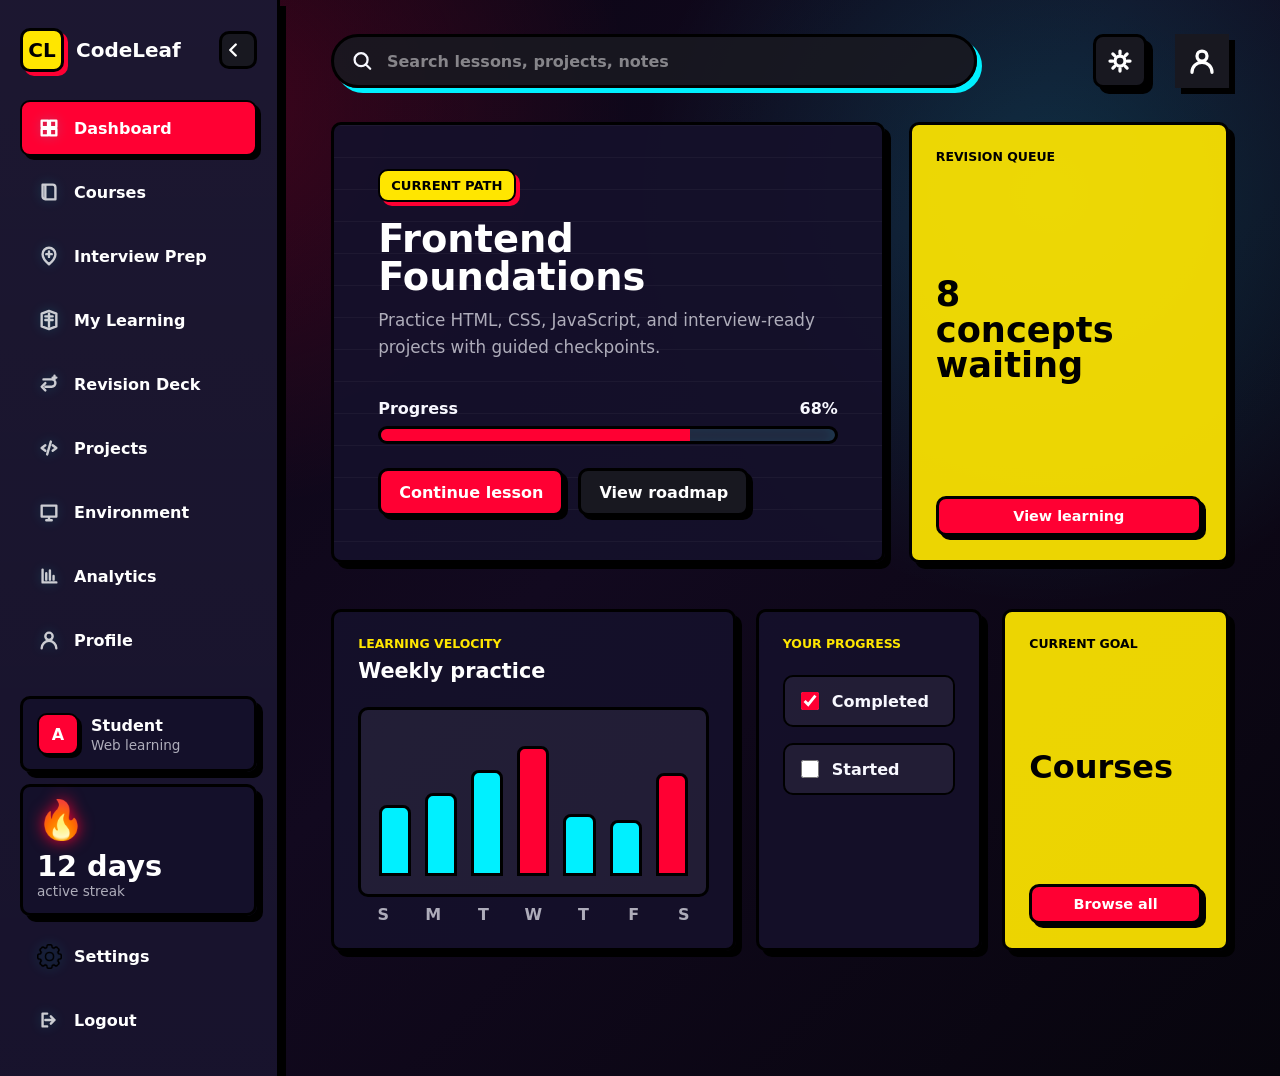
==== index.html @ 431f21d3 "Add CodeLeaf learning website" ====
<!DOCTYPE html>
<html lang="en">
<head>
  <meta charset="UTF-8">
  <meta name="viewport" content="width=device-width, initial-scale=1.0">
  <title>CodeLeaf Learning</title>
  <link rel="stylesheet" href="style.css">
</head>
<body>
  <aside class="sidebar" aria-label="Main navigation">
    <div class="sidebar-head">
      <a class="brand" href="index.html">
        <span class="brand-mark">CL</span>
        <span class="brand-text">CodeLeaf</span>
      </a>
      <button class="collapse-button" type="button" aria-label="Collapse sidebar" aria-expanded="true">
        <svg viewBox="0 0 24 24" aria-hidden="true">
          <path d="M15 6l-6 6 6 6"></path>
        </svg>
      </button>
    </div>

    <nav class="nav-list">
      <a class="nav-item active" href="index.html"><span class="nav-icon" aria-hidden="true"><svg viewBox="0 0 24 24"><path d="M4 4h7v7H4zM13 4h7v7h-7zM4 13h7v7H4zM13 13h7v7h-7z"></path></svg></span><span class="nav-label">Dashboard</span></a>
      <a class="nav-item" href="course.html"><span class="nav-icon" aria-hidden="true"><svg viewBox="0 0 24 24"><path d="M5 4h11a3 3 0 0 1 3 3v13H8a3 3 0 0 1-3-3zM8 4v16"></path></svg></span><span class="nav-label">Courses</span></a>
      <a class="nav-item" href="interview.html"><span class="nav-icon" aria-hidden="true"><svg viewBox="0 0 24 24"><path d="M12 3a7 7 0 0 1 7 7c0 5-7 11-7 11S5 15 5 10a7 7 0 0 1 7-7zM9 10h6M12 7v6"></path></svg></span><span class="nav-label">Interview Prep</span></a>
      <a class="nav-item" href="learning.html"><span class="nav-icon" aria-hidden="true"><svg viewBox="0 0 24 24"><path d="M4 19V5l8-3 8 3v14l-8 3zM12 5v14M8 8h8M8 12h8"></path></svg></span><span class="nav-label">My Learning</span></a>
      <a class="nav-item" href="revision.html"><span class="nav-icon" aria-hidden="true"><svg viewBox="0 0 24 24"><path d="M6 7h9a4 4 0 0 1 0 8H8M8 11l-4 4 4 4M18 3v4M20 5h-4"></path></svg></span><span class="nav-label">Revision Deck</span></a>
      <a class="nav-item" href="projects.html"><span class="nav-icon" aria-hidden="true"><svg viewBox="0 0 24 24"><path d="M8 9l-4 3 4 3M16 9l4 3-4 3M14 5l-4 14"></path></svg></span><span class="nav-label">Projects</span></a>
      <a class="nav-item" href="environment.html"><span class="nav-icon" aria-hidden="true"><svg viewBox="0 0 24 24"><path d="M4 5h16v12H4zM9 21h6M12 17v4"></path></svg></span><span class="nav-label">Environment</span></a>
      <a class="nav-item" href="analytics.html"><span class="nav-icon" aria-hidden="true"><svg viewBox="0 0 24 24"><path d="M5 19V5M5 19h15M9 16V9M13 16V6M17 16v-4"></path></svg></span><span class="nav-label">Analytics</span></a>
      <a class="nav-item" href="login.html"><span class="nav-icon" aria-hidden="true"><svg viewBox="0 0 24 24"><path d="M12 12a4 4 0 1 0 0-8 4 4 0 0 0 0 8zM4 21a8 8 0 0 1 16 0"></path></svg></span><span class="nav-label">Profile</span></a>
    </nav>

    <div class="sidebar-bottom">
      <section class="profile-card" aria-label="User profile">
        <div class="avatar">A</div>
        <div class="profile-info">
          <strong>Student</strong>
          <span>Web learning</span>
        </div>
      </section>

      <section class="streak-card" aria-label="Active learning streak">
        <div class="flame" aria-hidden="true">&#128293;</div>
        <div>
          <strong>12 days</strong>
          <span>active streak</span>
        </div>
      </section>

      <nav class="utility-list" aria-label="Account actions">
        <a class="nav-item" href="settings.html"><span class="nav-icon gear-icon" aria-hidden="true"><img src="gear.png" alt=""></span><span class="nav-label">Settings</span></a>
        <a class="nav-item" href="login.html"><span class="nav-icon" aria-hidden="true"><svg viewBox="0 0 24 24"><path d="M10 5H5v14h5M14 8l4 4-4 4M8 12h10"></path></svg></span><span class="nav-label">Logout</span></a>
      </nav>
    </div>
  </aside>

  <main class="page">
    <header class="workspace-top">
      <form class="search-box" role="search">
        <svg viewBox="0 0 24 24" aria-hidden="true">
          <path d="M10.5 18a7.5 7.5 0 1 1 0-15 7.5 7.5 0 0 1 0 15zM16 16l5 5"></path>
        </svg>
        <input type="search" placeholder="Search lessons, projects, notes">
      </form>

      <div class="top-actions" aria-label="Quick actions">
        <button class="icon-button theme-toggle" type="button" aria-label="Switch to light theme">
          <svg viewBox="0 0 24 24" aria-hidden="true">
            <path d="M12 4v2M12 18v2M4 12h2M18 12h2M6.3 6.3l1.4 1.4M16.3 16.3l1.4 1.4M17.7 6.3l-1.4 1.4M7.7 16.3l-1.4 1.4M12 16a4 4 0 1 0 0-8 4 4 0 0 0 0 8z"></path>
          </svg>
        </button>
        <a class="icon-button" href="login.html" aria-label="Account">
          <svg viewBox="0 0 24 24" aria-hidden="true">
            <path d="M12 12a4 4 0 1 0 0-8 4 4 0 0 0 0 8zM4 21a8 8 0 0 1 16 0"></path>
          </svg>
        </a>
      </div>
    </header>

    <section class="dashboard-grid">
      <article class="lesson-panel welcome-panel">
        <div class="section-label">Current path</div>
        <h2>Frontend Foundations</h2>
        <p>Practice HTML, CSS, JavaScript, and interview-ready projects with guided checkpoints.</p>

        <div class="progress-wrap">
          <div class="progress-info">
            <span>Progress</span>
            <strong>68%</strong>
          </div>
          <div class="progress-bar" aria-label="Course progress">
            <span></span>
          </div>
        </div>

        <div class="lesson-actions">
          <button>Continue lesson</button>
          <button class="ghost-button">View roadmap</button>
        </div>
      </article>

      <article class="mini-card revision-card">
        <p class="eyebrow">Revision queue</p>
        <h3>8 concepts waiting</h3>
        <button class="small-button">View learning</button>
      </article>
    </section>

    <section class="insight-grid" aria-label="Learning overview">
      <article class="metric-card velocity-card">
        <p class="eyebrow">Learning velocity</p>
        <h3>Weekly practice</h3>
        <div class="bar-chart" aria-label="Weekly learning velocity">
          <span style="--h: 48%"></span>
          <span style="--h: 56%"></span>
          <span style="--h: 72%"></span>
          <span style="--h: 88%"></span>
          <span style="--h: 42%"></span>
          <span style="--h: 38%"></span>
          <span style="--h: 70%"></span>
        </div>
        <div class="chart-days"><span>S</span><span>M</span><span>T</span><span>W</span><span>T</span><span>F</span><span>S</span></div>
      </article>

      <article class="metric-card progress-card">
        <p class="eyebrow">Your progress</p>
        <label><input type="checkbox" checked> Completed</label>
        <label><input type="checkbox"> Started</label>
      </article>

      <article class="metric-card goal-card">
        <p class="eyebrow">Current goal</p>
        <h3>Courses</h3>
        <button class="small-button">Browse all</button>
      </article>
    </section>
  </main>

  <script src="app.js"></script>
</body>
</html>
---- style.css ----
:root {
  --red: #e73535;
  --deep-red: #b51f2a;
  --yellow: #ffd84d;
  --ink: #171717;
  --muted: #6f6b63;
  --paper: #fffdf5;
  --line: rgba(20, 20, 20, 0.09);
  --border: #242424;
  --radius: 8px;
  --shadow: 8px 8px 0 #171717;
  --sidebar-open: 280px;
  --sidebar-closed: 92px;
}

* {
  box-sizing: border-box;
}

body {
  margin: 0;
  min-height: 100vh;
  color: var(--ink);
  font-family: Inter, ui-sans-serif, system-ui, -apple-system, BlinkMacSystemFont, "Segoe UI", sans-serif;
  background:
    linear-gradient(var(--line) 1px, transparent 1px),
    linear-gradient(90deg, rgba(29, 88, 180, 0.18) 1px, transparent 1px),
    var(--paper);
  background-size: 100% 34px, 120px 100%;
  display: grid;
  grid-template-columns: var(--sidebar-open) minmax(0, 1fr);
  transition: grid-template-columns 220ms ease;
}

body.sidebar-collapsed {
  grid-template-columns: var(--sidebar-closed) minmax(0, 1fr);
}

.sidebar {
  min-height: 100vh;
  padding: 28px 20px;
  background: #ffffff;
  border-right: 3px solid var(--border);
  display: flex;
  flex-direction: column;
  gap: 28px;
  position: sticky;
  top: 0;
  overflow: hidden;
}

.sidebar-head {
  display: flex;
  align-items: center;
  justify-content: space-between;
  gap: 12px;
}

.brand,
.nav-item,
.section-heading a {
  color: inherit;
  text-decoration: none;
}

.brand {
  display: flex;
  align-items: center;
  gap: 12px;
  font-size: 1.25rem;
  font-weight: 900;
  min-width: 0;
}

.brand-mark {
  width: 44px;
  height: 44px;
  border: 3px solid var(--border);
  background: var(--yellow);
  border-radius: var(--radius);
  display: grid;
  place-items: center;
  box-shadow: 4px 4px 0 var(--red);
  flex: 0 0 auto;
}

.brand-text,
.nav-label,
.profile-info,
.streak-card div:not(.flame) {
  white-space: nowrap;
  transition: opacity 180ms ease, width 180ms ease;
}

.collapse-button {
  width: 38px;
  min-height: 38px;
  padding: 0;
  background: #fff;
  box-shadow: none;
  flex: 0 0 auto;
}

.collapse-button svg,
.search-box svg,
.nav-icon svg,
.icon-button svg {
  width: 22px;
  height: 22px;
  display: block;
}

.collapse-button path,
.search-box path,
.nav-icon path,
.icon-button path {
  fill: none;
  stroke: currentColor;
  stroke-width: 2.6;
  stroke-linecap: round;
  stroke-linejoin: round;
}

.sidebar-collapsed .collapse-button svg {
  transform: rotate(180deg);
}

.nav-list {
  display: grid;
  gap: 8px;
}

.nav-item {
  min-height: 44px;
  padding: 11px 12px;
  border: 2px solid transparent;
  border-radius: var(--radius);
  display: flex;
  align-items: center;
  gap: 10px;
  font-weight: 750;
  color: #494540;
}

.nav-icon {
  width: 30px;
  height: 30px;
  display: grid;
  place-items: center;
  flex: 0 0 auto;
  color: #111;
}

.gear-icon img {
  width: 25px;
  height: 25px;
  display: block;
  object-fit: contain;
}

.nav-item:hover,
.nav-item.active {
  border-color: var(--border);
  background: var(--yellow);
  color: var(--ink);
}

.sidebar-bottom {
  margin-top: auto;
  display: grid;
  gap: 12px;
}

.profile-card,
.streak-card {
  padding: 14px;
  border: 3px solid var(--border);
  border-radius: var(--radius);
  background: #fff7d1;
  display: flex;
  align-items: center;
  gap: 12px;
}

.avatar {
  width: 42px;
  height: 42px;
  background: var(--red);
  color: #fff;
  display: grid;
  place-items: center;
  font-weight: 900;
  border: 2px solid var(--border);
  border-radius: var(--radius);
}

.profile-card span,
.streak-card span,
.eyebrow,
.lesson-panel p,
.course-card p {
  color: var(--muted);
}

.profile-card span,
.streak-card span {
  display: block;
  margin-top: 2px;
  font-size: 0.85rem;
}

.streak-card {
  min-height: 132px;
  background: #fff;
  align-items: flex-start;
  flex-direction: column;
  justify-content: center;
}

.flame {
  width: auto;
  height: auto;
  border: 0;
  background: transparent;
  font-size: 2.4rem;
  line-height: 1;
}

.streak-card strong {
  display: block;
  font-size: 1.8rem;
  line-height: 1;
}

.utility-list {
  display: grid;
  gap: 8px;
}

.sidebar-collapsed .brand-text,
.sidebar-collapsed .nav-label,
.sidebar-collapsed .profile-info,
.sidebar-collapsed .streak-card div:not(.flame) {
  width: 0;
  opacity: 0;
  pointer-events: none;
  overflow: hidden;
}

.sidebar-collapsed .sidebar {
  padding-inline: 16px;
}

.sidebar-collapsed .sidebar-head {
  justify-content: center;
}

.sidebar-collapsed .brand {
  display: none;
}

.sidebar-collapsed .nav-item,
.sidebar-collapsed .profile-card {
  justify-content: center;
  padding-inline: 8px;
}

.sidebar-collapsed .streak-card {
  min-height: 86px;
  align-items: center;
}

.sidebar-collapsed .flame {
  font-size: 2rem;
}

.page {
  padding: 34px clamp(18px, 4vw, 56px) 56px;
}

.workspace-top {
  display: flex;
  align-items: center;
  justify-content: space-between;
  gap: 28px;
  margin-bottom: 34px;
}

.search-box {
  width: min(850px, 72%);
  min-height: 54px;
  padding: 0 18px;
  border: 3px solid var(--border);
  border-radius: 999px;
  background: #fff;
  display: flex;
  align-items: center;
  gap: 12px;
  box-shadow: 5px 5px 0 var(--yellow);
}

.search-box input {
  width: 100%;
  border: 0;
  outline: 0;
  background: transparent;
  color: var(--ink);
  font: inherit;
  font-weight: 750;
}

.top-actions {
  display: flex;
  align-items: center;
  gap: 28px;
}

.icon-button {
  width: 54px;
  min-height: 54px;
  padding: 0;
  background: #fff;
  color: var(--ink);
  text-decoration: none;
  box-shadow: none;
  display: grid;
  place-items: center;
}

.icon-button:hover {
  background: var(--yellow);
}

.icon-button svg {
  width: 30px;
  height: 30px;
}

.topbar {
  display: flex;
  align-items: center;
  justify-content: space-between;
  gap: 24px;
  margin-bottom: 28px;
}

.eyebrow {
  margin: 0 0 8px;
  text-transform: uppercase;
  letter-spacing: 0;
  font-size: 0.78rem;
  font-weight: 900;
}

h1,
h2,
h3,
p {
  margin-top: 0;
}

h1 {
  max-width: 760px;
  margin-bottom: 0;
  font-size: clamp(2.2rem, 5vw, 4.8rem);
  line-height: 0.96;
}

h2 {
  margin-bottom: 10px;
  font-size: clamp(1.8rem, 3vw, 3rem);
  line-height: 1;
}

h3 {
  margin-bottom: 10px;
  font-size: 1.3rem;
}

button {
  min-height: 48px;
  border: 3px solid var(--border);
  background: var(--yellow);
  color: var(--ink);
  padding: 0 18px;
  border-radius: var(--radius);
  font: inherit;
  font-weight: 900;
  cursor: pointer;
  box-shadow: 4px 4px 0 var(--border);
}

button:hover {
  transform: translate(2px, 2px);
  box-shadow: 2px 2px 0 var(--border);
}

.primary-button {
  background: var(--red);
  color: #fff;
  white-space: nowrap;
}

.dashboard-grid {
  display: grid;
  grid-template-columns: minmax(0, 1fr) minmax(250px, 320px);
  gap: 24px;
  align-items: stretch;
  margin-top: 0;
}

.lesson-panel,
.code-card,
.course-card,
.mini-card,
.metric-card {
  border: 3px solid var(--border);
  border-radius: var(--radius);
  box-shadow: var(--shadow);
}

.lesson-panel {
  min-height: 310px;
  padding: clamp(24px, 4vw, 44px);
  background:
    linear-gradient(rgba(23, 23, 23, 0.07) 1px, transparent 1px),
    #ffffff;
  background-size: 100% 32px;
  display: flex;
  flex-direction: column;
  justify-content: center;
}

.welcome-panel {
  justify-content: flex-start;
}

.section-label {
  width: max-content;
  margin-bottom: 18px;
  padding: 7px 11px;
  border: 2px solid var(--border);
  border-radius: var(--radius);
  background: var(--yellow);
  font-size: 0.82rem;
  font-weight: 900;
  text-transform: uppercase;
}

.lesson-panel p {
  max-width: 560px;
  font-size: 1.05rem;
  line-height: 1.6;
}

.progress-wrap {
  margin: 22px 0 24px;
}

.progress-info {
  display: flex;
  justify-content: space-between;
  margin-bottom: 8px;
  font-weight: 900;
}

.progress-bar {
  height: 18px;
  border: 3px solid var(--border);
  border-radius: 999px;
  background: #fff3b5;
  overflow: hidden;
}

.progress-bar span {
  display: block;
  width: 68%;
  height: 100%;
  background: var(--red);
}

.lesson-actions {
  display: flex;
  flex-wrap: wrap;
  gap: 14px;
}

.small-button {
  min-height: 40px;
  padding-inline: 14px;
  font-size: 0.9rem;
}

.ghost-button {
  background: #fff;
  color: var(--ink);
}

.mini-card,
.metric-card {
  padding: 24px;
  background: #fff;
}

.revision-card {
  display: flex;
  flex-direction: column;
  justify-content: space-between;
  background: #fff1a8;
}

.revision-card h3 {
  max-width: 180px;
  font-size: 2.2rem;
  line-height: 1;
}

.code-card {
  background: #1d1d1d;
  color: #fffdf5;
  overflow: hidden;
}

.code-header {
  min-height: 46px;
  padding: 0 16px;
  border-bottom: 3px solid var(--border);
  background: #fff;
  color: var(--ink);
  display: flex;
  align-items: center;
  gap: 8px;
  font-weight: 900;
}

.code-header span {
  width: 12px;
  height: 12px;
  border: 2px solid var(--border);
  border-radius: 50%;
}

.code-header span:nth-child(1) {
  background: var(--red);
}

.code-header span:nth-child(2) {
  background: var(--yellow);
}

.code-header span:nth-child(3) {
  background: #fff;
}

pre {
  margin: 0;
  padding: 26px;
  overflow-x: auto;
  font-size: clamp(0.84rem, 1.6vw, 1rem);
  line-height: 1.7;
}

code {
  font-family: "Cascadia Code", "Fira Code", Consolas, monospace;
}

.course-section {
  margin-top: 46px;
}

.section-heading {
  display: flex;
  align-items: end;
  justify-content: space-between;
  gap: 20px;
  margin-bottom: 18px;
}

.section-heading h2 {
  margin-bottom: 0;
}

.section-heading a {
  font-weight: 900;
  border-bottom: 3px solid var(--red);
}

.course-grid {
  display: grid;
  grid-template-columns: repeat(3, minmax(0, 1fr));
  gap: 20px;
}

.course-card {
  min-height: 220px;
  padding: 24px;
  background: #fff;
}

.course-card span {
  display: inline-block;
  margin-bottom: 38px;
  padding: 6px 10px;
  border: 2px solid var(--border);
  border-radius: var(--radius);
  background: #fff;
  font-size: 0.8rem;
  font-weight: 900;
  text-transform: uppercase;
}

.course-card.red {
  background: #ffe8e8;
}

.course-card.yellow {
  background: #fff1a8;
}

.course-card.white {
  background:
    linear-gradient(rgba(23, 23, 23, 0.08) 1px, transparent 1px),
    #fff;
  background-size: 100% 31px;
}

.insight-grid {
  margin-top: 46px;
  display: grid;
  grid-template-columns: minmax(0, 1.25fr) minmax(210px, 0.7fr) minmax(210px, 0.7fr);
  gap: 20px;
}

.bar-chart {
  height: 190px;
  margin-top: 24px;
  padding: 18px;
  border: 3px solid var(--border);
  border-radius: var(--radius);
  background: #fffdf5;
  display: grid;
  grid-template-columns: repeat(7, 1fr);
  align-items: end;
  gap: 14px;
}

.bar-chart span {
  height: var(--h);
  min-height: 38px;
  border: 3px solid var(--border);
  border-radius: 8px 8px 0 0;
  background: var(--yellow);
}

.bar-chart span:nth-child(4),
.bar-chart span:nth-child(7) {
  background: var(--red);
}

.chart-days {
  margin-top: 8px;
  display: grid;
  grid-template-columns: repeat(7, 1fr);
  text-align: center;
  color: var(--muted);
  font-weight: 900;
}

.progress-card,
.goal-card {
  display: flex;
  flex-direction: column;
  gap: 16px;
}

.progress-card label {
  min-height: 50px;
  padding: 12px;
  border: 2px solid var(--border);
  border-radius: var(--radius);
  background: #fff7d1;
  display: flex;
  align-items: center;
  gap: 10px;
  font-weight: 900;
}

.progress-card input {
  width: 18px;
  height: 18px;
  accent-color: var(--red);
}

.goal-card {
  background: #ffe8e8;
  justify-content: space-between;
}

.goal-card h3 {
  font-size: 2rem;
}

.course-page {
  display: grid;
  gap: 36px;
}

.course-hero {
  border: 3px solid var(--border);
  border-radius: var(--radius);
  background:
    linear-gradient(rgba(23, 23, 23, 0.07) 1px, transparent 1px),
    #fff;
  background-size: 100% 32px;
  padding: clamp(24px, 4vw, 44px);
  box-shadow: var(--shadow);
}

.course-hero h1 {
  max-width: 900px;
  margin-bottom: 28px;
  font-size: clamp(2.3rem, 4.5vw, 4.5rem);
}

.course-search {
  width: 100%;
  margin-bottom: 22px;
  box-shadow: 5px 5px 0 var(--red);
}

.filter-row {
  display: flex;
  flex-wrap: wrap;
  gap: 12px;
}

.chip {
  min-height: 40px;
  padding-inline: 18px;
  background: #fff;
  box-shadow: 3px 3px 0 var(--border);
}

.chip.active,
.chip:hover {
  background: var(--yellow);
}

.featured-section h2 {
  margin-bottom: 22px;
}

.portal-grid {
  display: grid;
  grid-template-columns: repeat(3, minmax(0, 1fr));
  gap: 24px;
}

.portal-course {
  min-height: 390px;
  padding: 22px;
  border: 3px solid var(--border);
  border-radius: var(--radius);
  box-shadow: var(--shadow);
  display: flex;
  flex-direction: column;
  gap: 16px;
}

.portal-course.red {
  background: #ffe8e8;
}

.portal-course.yellow {
  background: #fff1a8;
}

.portal-course.white {
  background: #fff;
}

.course-window {
  min-height: 150px;
  border: 3px solid var(--border);
  border-radius: var(--radius);
  background:
    linear-gradient(90deg, rgba(29, 88, 180, 0.12) 1px, transparent 1px),
    linear-gradient(rgba(23, 23, 23, 0.08) 1px, transparent 1px),
    #fffdf5;
  background-size: 42px 100%, 100% 30px;
  display: grid;
  place-items: center;
  font-size: 2rem;
  font-weight: 900;
}

.portal-course p {
  color: var(--muted);
  line-height: 1.55;
}

.portal-course button {
  margin-top: auto;
}

.login-body {
  min-height: 100vh;
  display: block;
}

.login-shell {
  min-height: 100vh;
  padding: clamp(18px, 3vw, 40px);
  display: grid;
  grid-template-columns: minmax(0, 1.15fr) minmax(360px, 0.85fr);
  gap: clamp(24px, 4vw, 52px);
}

.login-art,
.login-panel {
  border: 3px solid var(--border);
  border-radius: 18px;
  box-shadow: var(--shadow);
}

.login-art {
  min-height: 650px;
  padding: clamp(24px, 4vw, 48px);
  background:
    linear-gradient(90deg, rgba(29, 88, 180, 0.14) 1px, transparent 1px),
    linear-gradient(rgba(23, 23, 23, 0.08) 1px, transparent 1px),
    #fff7d1;
  background-size: 58px 100%, 100% 34px;
  display: flex;
  flex-direction: column;
  justify-content: space-between;
}

.login-brand {
  width: max-content;
}

.portal-orbit {
  min-height: 320px;
  position: relative;
  display: grid;
  place-items: center;
}

.portal-ring {
  width: min(340px, 70vw);
  aspect-ratio: 1;
  border: 8px solid var(--border);
  border-right-color: var(--red);
  border-radius: 50%;
  background: #fff;
}

.portal-card {
  position: absolute;
  min-width: 78px;
  min-height: 48px;
  padding: 12px;
  border: 3px solid var(--border);
  border-radius: var(--radius);
  background: var(--yellow);
  display: grid;
  place-items: center;
  font-weight: 900;
}

.card-one {
  top: 18%;
  left: 18%;
}

.card-two {
  top: 32%;
  right: 14%;
  background: #fff;
}

.card-three {
  bottom: 12%;
  left: 42%;
  background: var(--red);
  color: #fff;
}

.login-copy h1 {
  max-width: 700px;
  margin-bottom: 0;
}

.login-panel {
  padding: clamp(24px, 4vw, 48px);
  background: #fff;
  align-self: center;
}

.login-panel h1 {
  margin-bottom: 26px;
  font-size: clamp(2.5rem, 5vw, 4rem);
}

.login-form {
  display: grid;
  gap: 18px;
}

.login-form label {
  display: grid;
  gap: 8px;
  font-weight: 900;
}

.login-form input {
  min-height: 54px;
  width: 100%;
  padding: 0 16px;
  border: 3px solid var(--border);
  border-radius: var(--radius);
  background: #fffdf5;
  font: inherit;
  font-weight: 750;
  outline: 0;
}

.provider-row {
  display: grid;
  grid-template-columns: 1fr 1fr;
  gap: 12px;
  margin-top: 18px;
}

.provider-button {
  background: #fff;
}

.login-note {
  margin: 20px 0 0;
  color: var(--muted);
  font-weight: 750;
}

.login-note a {
  color: var(--deep-red);
  font-weight: 900;
}

@media (max-width: 920px) {
  body {
    grid-template-columns: 1fr;
  }

  body.sidebar-collapsed {
    grid-template-columns: 1fr;
  }

  .sidebar {
    min-height: auto;
    position: static;
    border-right: 0;
    border-bottom: 3px solid var(--border);
  }

  .nav-list {
    grid-template-columns: repeat(2, minmax(0, 1fr));
  }

  .profile-card {
    margin-top: 0;
  }

  .dashboard-grid,
  .course-grid,
  .insight-grid,
  .portal-grid,
  .login-shell {
    grid-template-columns: 1fr;
  }

  .login-art {
    min-height: 520px;
  }

  .topbar {
    align-items: flex-start;
    flex-direction: column;
  }

  .workspace-top {
    align-items: flex-start;
    flex-direction: column;
  }

  .search-box {
    width: 100%;
  }
}

@media (max-width: 540px) {
  .nav-list {
    grid-template-columns: 1fr;
  }

  .page {
    padding-inline: 16px;
  }

  .lesson-panel,
  .course-card,
  .mini-card,
  .metric-card {
    padding: 20px;
  }
}

/* AdaptLearn Spiderverse-inspired skin: style only, layout remains unchanged. */
:root {
  --red: #ff0033;
  --deep-red: #d9002b;
  --yellow: #ffe600;
  --cyan: #00f0ff;
  --pink: #ff007f;
  --ink: #f8f8ff;
  --muted: rgba(248, 248, 255, 0.68);
  --paper: #0b0614;
  --line: rgba(0, 240, 255, 0.08);
  --border: #000000;
  --radius: 10px;
  --shadow: 6px 6px 0 #000000;
}

body {
  background:
    radial-gradient(circle at 18% 10%, rgba(255, 0, 51, 0.2), transparent 28%),
    radial-gradient(circle at 82% 18%, rgba(0, 240, 255, 0.17), transparent 30%),
    linear-gradient(135deg, #090411 0%, #12091f 48%, #07050d 100%);
  background-size: auto, auto, auto;
  color: var(--ink);
}

.sidebar,
.profile-card,
.streak-card,
.search-box,
.icon-button,
.lesson-panel,
.mini-card,
.metric-card,
.course-hero,
.portal-course,
.login-panel,
.login-art {
  background-color: rgba(21, 16, 42, 0.94);
  border-color: #000;
  color: var(--ink);
  box-shadow: var(--shadow);
}

.sidebar {
  background:
    linear-gradient(rgba(255, 255, 255, 0.03), rgba(255, 255, 255, 0.01)),
    #15102a;
  border-right-color: #000;
}

.brand-mark,
.section-label,
.chip.active {
  background: var(--yellow);
  color: #000;
  box-shadow: 4px 4px 0 var(--red);
}

.brand-text,
.nav-label,
.profile-info strong,
.streak-card strong,
h1,
h2,
h3 {
  color: #fff;
}

h1,
.course-hero h1,
.login-copy h1 {
  text-shadow: -2px 0 var(--cyan), 2px 0 var(--red);
}

.eyebrow {
  color: var(--yellow);
}

.nav-item {
  color: rgba(255, 255, 255, 0.78);
}

.nav-icon {
  color: currentColor;
  filter: drop-shadow(0 0 6px rgba(0, 240, 255, 0.24));
}

.nav-item:hover,
.nav-item.active {
  background: var(--red);
  color: #fff;
  border-color: #000;
  box-shadow: 4px 4px 0 #000;
}

.collapse-button,
.icon-button,
.ghost-button,
.provider-button,
.chip {
  background: #181820;
  color: #fff;
  border-color: #000;
}

button,
.small-button,
.primary-button,
.login-form button {
  background: var(--red);
  color: #fff;
  border-color: #000;
  box-shadow: 4px 4px 0 #000;
}

button:hover,
.icon-button:hover,
.chip:hover {
  background: var(--cyan);
  color: #000;
  transform: translate(-2px, -2px);
  box-shadow: 6px 6px 0 #000;
}

.search-box {
  background: rgba(24, 24, 32, 0.88);
  box-shadow: 5px 5px 0 var(--cyan);
}

.search-box input,
.login-form input {
  color: #fff;
}

.search-box input::placeholder,
.login-form input::placeholder {
  color: rgba(255, 255, 255, 0.48);
}

.avatar {
  background: var(--red);
  color: #fff;
  border-color: #000;
  box-shadow: 3px 3px 0 #000;
}

.flame {
  filter: drop-shadow(0 0 8px var(--red));
}

.lesson-panel,
.course-hero,
.login-art,
.course-window {
  background:
    linear-gradient(rgba(255, 255, 255, 0.04) 1px, transparent 1px),
    rgba(21, 16, 42, 0.94);
  background-size: 100% 32px, auto;
}

.revision-card,
.portal-course.yellow,
.goal-card {
  background: rgba(255, 230, 0, 0.92);
  color: #000;
}

.revision-card h3,
.revision-card .eyebrow,
.portal-course.yellow h3,
.goal-card h3,
.goal-card .eyebrow {
  color: #000;
  text-shadow: none;
}

.portal-course.red {
  background: rgba(255, 0, 51, 0.92);
}

.portal-course.white,
.progress-card,
.velocity-card {
  background: rgba(21, 16, 42, 0.94);
}

.progress-bar,
.bar-chart,
.progress-card label,
.course-window,
.login-form input {
  background: rgba(255, 255, 255, 0.06);
  border-color: #000;
}

.progress-bar {
  box-shadow: inset 0 0 14px rgba(0, 240, 255, 0.16);
}

.progress-bar span,
.bar-chart span:nth-child(4),
.bar-chart span:nth-child(7) {
  background: var(--red);
}

.bar-chart span {
  background: var(--cyan);
}

.chart-days,
.profile-card span,
.streak-card span,
.lesson-panel p,
.portal-course p,
.login-note {
  color: var(--muted);
}

.portal-ring {
  background: rgba(24, 24, 32, 0.95);
  border-color: #000;
  border-right-color: var(--red);
  box-shadow: 0 0 32px rgba(255, 0, 51, 0.28), inset 0 0 26px rgba(0, 240, 255, 0.16);
}

.portal-card {
  border-color: #000;
  box-shadow: 4px 4px 0 #000;
}

.login-note a {
  color: var(--cyan);
}

body.light-theme {
  --ink: #121212;
  --muted: rgba(18, 18, 18, 0.66);
  --paper: #f7f7f2;
  background:
    radial-gradient(circle at 18% 10%, rgba(255, 0, 51, 0.12), transparent 28%),
    radial-gradient(circle at 82% 18%, rgba(0, 240, 255, 0.16), transparent 30%),
    linear-gradient(135deg, #fffef7 0%, #f3f7ff 48%, #fff8fb 100%);
  color: var(--ink);
}

body.light-theme .sidebar,
body.light-theme .profile-card,
body.light-theme .streak-card,
body.light-theme .search-box,
body.light-theme .icon-button,
body.light-theme .lesson-panel,
body.light-theme .mini-card,
body.light-theme .metric-card,
body.light-theme .course-hero,
body.light-theme .portal-course,
body.light-theme .login-panel,
body.light-theme .login-art {
  background-color: rgba(255, 255, 255, 0.94);
  color: var(--ink);
}

body.light-theme .sidebar {
  background: #ffffff;
}

body.light-theme .lesson-panel,
body.light-theme .course-hero,
body.light-theme .login-art,
body.light-theme .course-window {
  background:
    linear-gradient(rgba(0, 0, 0, 0.06) 1px, transparent 1px),
    rgba(255, 255, 255, 0.95);
  background-size: 100% 32px, auto;
}

body.light-theme .brand-text,
body.light-theme .nav-label,
body.light-theme .profile-info strong,
body.light-theme .streak-card strong,
body.light-theme h1,
body.light-theme h2,
body.light-theme h3 {
  color: #111;
}

body.light-theme .nav-item {
  color: rgba(17, 17, 17, 0.78);
}

body.light-theme .collapse-button,
body.light-theme .icon-button,
body.light-theme .ghost-button,
body.light-theme .provider-button,
body.light-theme .chip {
  background: #ffffff;
  color: #111;
}

body.light-theme .search-box input,
body.light-theme .login-form input {
  color: #111;
}

body.light-theme .search-box input::placeholder,
body.light-theme .login-form input::placeholder {
  color: rgba(17, 17, 17, 0.5);
}

body.light-theme .portal-course.white,
body.light-theme .progress-card,
body.light-theme .velocity-card {
  background: rgba(255, 255, 255, 0.94);
}

body.light-theme .progress-bar,
body.light-theme .bar-chart,
body.light-theme .progress-card label,
body.light-theme .course-window,
body.light-theme .login-form input {
  background: rgba(0, 0, 0, 0.04);
}

.simple-page {
  grid-column: 1 / -1;
  width: min(1180px, 100%);
  margin-inline: auto;
}

.recommend-section {
  display: grid;
  gap: 18px;
}

.video-grid {
  display: grid;
  grid-template-columns: repeat(4, minmax(0, 1fr));
  gap: 20px;
}

.video-card {
  min-height: 310px;
  padding: 14px;
  border: 3px solid #000;
  border-radius: var(--radius);
  background: rgba(21, 16, 42, 0.94);
  color: #fff;
  box-shadow: var(--shadow);
}

.video-thumb {
  aspect-ratio: 16 / 9;
  border: 3px solid #000;
  border-radius: var(--radius);
  margin-bottom: 16px;
  position: relative;
  display: grid;
  place-items: center;
  overflow: hidden;
}

.video-thumb::before {
  content: "";
  position: absolute;
  inset: 0;
  background:
    linear-gradient(135deg, rgba(255, 255, 255, 0.18), transparent 42%),
    repeating-linear-gradient(0deg, rgba(0, 0, 0, 0.12) 0 2px, transparent 2px 6px);
}

.video-thumb span {
  width: 58px;
  height: 42px;
  border: 3px solid #000;
  border-radius: 10px;
  background: var(--red);
  color: #fff;
  display: grid;
  place-items: center;
  position: relative;
  z-index: 1;
  font-weight: 900;
  box-shadow: 4px 4px 0 #000;
}

.video-thumb small {
  position: absolute;
  right: 10px;
  bottom: 10px;
  padding: 3px 7px;
  border: 2px solid #000;
  border-radius: 6px;
  background: #000;
  color: #fff;
  z-index: 1;
  font-weight: 900;
}

.video-thumb.red {
  background: var(--red);
}

.video-thumb.cyan {
  background: var(--cyan);
}

.video-thumb.yellow {
  background: var(--yellow);
}

.video-thumb.dark {
  background: #181820;
}

.video-card p {
  color: var(--muted);
}

body.light-theme .video-card {
  background: rgba(255, 255, 255, 0.94);
  color: #111;
}

@media (max-width: 920px) {
  .video-grid {
    grid-template-columns: 1fr;
  }
}
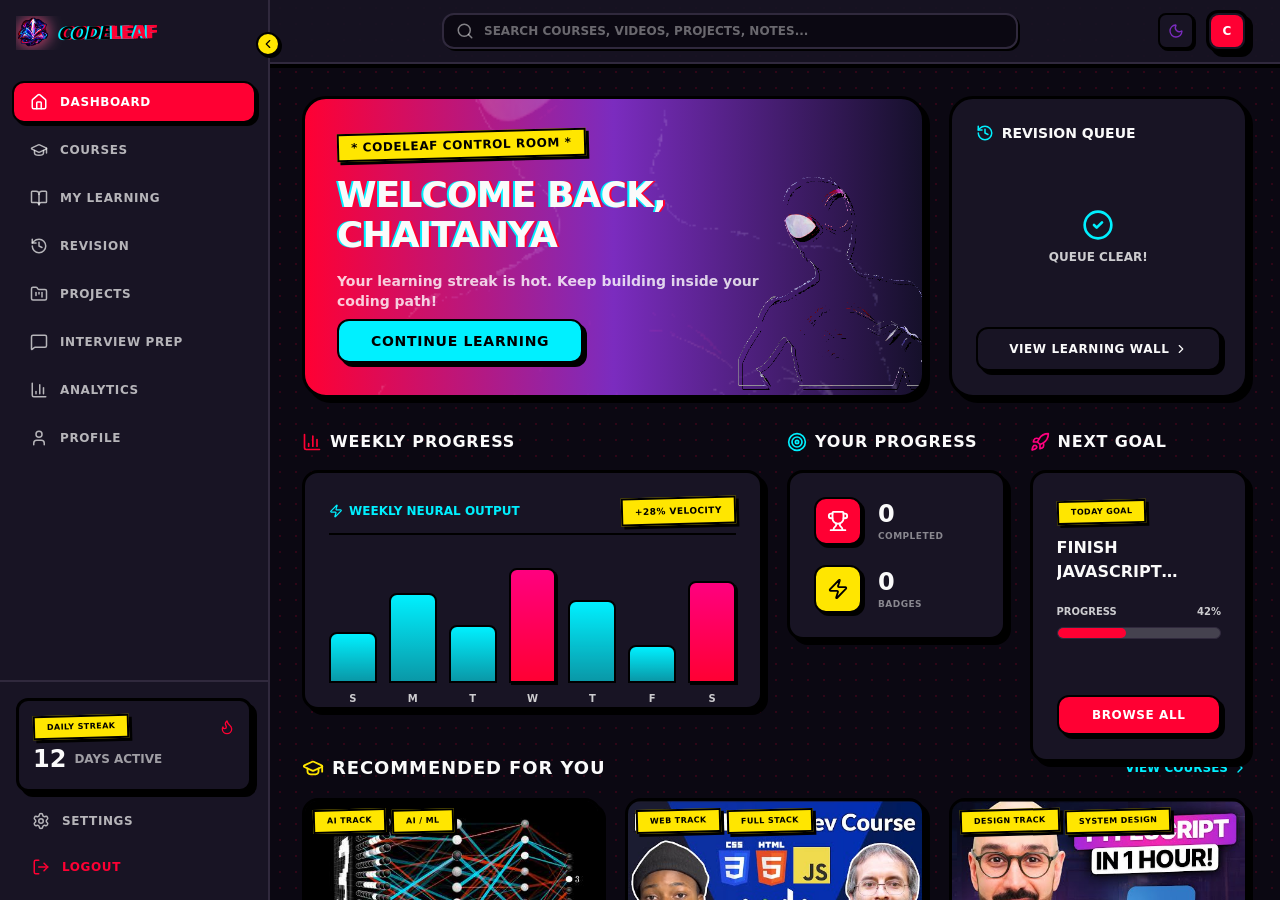
==== commit c1e61f93: "Update CodeLeaf dashboard experience" ====
--- a/index.html
+++ b/index.html
@@ -1,143 +1,86 @@
-<!DOCTYPE html>
-<html lang="en">
-<head>
-  <meta charset="UTF-8">
-  <meta name="viewport" content="width=device-width, initial-scale=1.0">
-  <title>CodeLeaf Learning</title>
-  <link rel="stylesheet" href="style.css">
-</head>
-<body>
-  <aside class="sidebar" aria-label="Main navigation">
-    <div class="sidebar-head">
-      <a class="brand" href="index.html">
-        <span class="brand-mark">CL</span>
-        <span class="brand-text">CodeLeaf</span>
-      </a>
-      <button class="collapse-button" type="button" aria-label="Collapse sidebar" aria-expanded="true">
-        <svg viewBox="0 0 24 24" aria-hidden="true">
-          <path d="M15 6l-6 6 6 6"></path>
-        </svg>
-      </button>
-    </div>
+﻿<!DOCTYPE html>
+<html xmlns="http://www.w3.org/1999/xhtml" lang="en"><head>
+    <meta charset="UTF-8" />
+    <link rel="icon" type="image/png" href="favicon.png" />
+    <meta name="viewport" content="width=device-width, initial-scale=1.0" />
 
-    <nav class="nav-list">
-      <a class="nav-item active" href="index.html"><span class="nav-icon" aria-hidden="true"><svg viewBox="0 0 24 24"><path d="M4 4h7v7H4zM13 4h7v7h-7zM4 13h7v7H4zM13 13h7v7h-7z"></path></svg></span><span class="nav-label">Dashboard</span></a>
-      <a class="nav-item" href="course.html"><span class="nav-icon" aria-hidden="true"><svg viewBox="0 0 24 24"><path d="M5 4h11a3 3 0 0 1 3 3v13H8a3 3 0 0 1-3-3zM8 4v16"></path></svg></span><span class="nav-label">Courses</span></a>
-      <a class="nav-item" href="interview.html"><span class="nav-icon" aria-hidden="true"><svg viewBox="0 0 24 24"><path d="M12 3a7 7 0 0 1 7 7c0 5-7 11-7 11S5 15 5 10a7 7 0 0 1 7-7zM9 10h6M12 7v6"></path></svg></span><span class="nav-label">Interview Prep</span></a>
-      <a class="nav-item" href="learning.html"><span class="nav-icon" aria-hidden="true"><svg viewBox="0 0 24 24"><path d="M4 19V5l8-3 8 3v14l-8 3zM12 5v14M8 8h8M8 12h8"></path></svg></span><span class="nav-label">My Learning</span></a>
-      <a class="nav-item" href="revision.html"><span class="nav-icon" aria-hidden="true"><svg viewBox="0 0 24 24"><path d="M6 7h9a4 4 0 0 1 0 8H8M8 11l-4 4 4 4M18 3v4M20 5h-4"></path></svg></span><span class="nav-label">Revision Deck</span></a>
-      <a class="nav-item" href="projects.html"><span class="nav-icon" aria-hidden="true"><svg viewBox="0 0 24 24"><path d="M8 9l-4 3 4 3M16 9l4 3-4 3M14 5l-4 14"></path></svg></span><span class="nav-label">Projects</span></a>
-      <a class="nav-item" href="environment.html"><span class="nav-icon" aria-hidden="true"><svg viewBox="0 0 24 24"><path d="M4 5h16v12H4zM9 21h6M12 17v4"></path></svg></span><span class="nav-label">Environment</span></a>
-      <a class="nav-item" href="analytics.html"><span class="nav-icon" aria-hidden="true"><svg viewBox="0 0 24 24"><path d="M5 19V5M5 19h15M9 16V9M13 16V6M17 16v-4"></path></svg></span><span class="nav-label">Analytics</span></a>
-      <a class="nav-item" href="login.html"><span class="nav-icon" aria-hidden="true"><svg viewBox="0 0 24 24"><path d="M12 12a4 4 0 1 0 0-8 4 4 0 0 0 0 8zM4 21a8 8 0 0 1 16 0"></path></svg></span><span class="nav-label">Profile</span></a>
-    </nav>
+    <!-- Theme script to prevent flash of wrong theme -->
+    <script>
+      (function() {
+        try {
+          var saved = localStorage.getItem('theme');
+          var theme = (saved === 'light' || saved === 'dark') ? saved : 'dark';
+          document.documentElement.classList.remove('light', 'dark');
+          document.documentElement.classList.add(theme);
+        } catch (e) {
+          document.documentElement.classList.add('dark');
+        }
+      })();
+    </script>
 
-    <div class="sidebar-bottom">
-      <section class="profile-card" aria-label="User profile">
-        <div class="avatar">A</div>
-        <div class="profile-info">
-          <strong>Student</strong>
-          <span>Web learning</span>
-        </div>
-      </section>
+    <!-- SEO -->
+    <title>CodeLeaf — Logged-in Learning Dashboard</title>
+    <meta name="description" content="CodeLeaf is a bold coding academy dashboard with adaptive paths, revision cycles, course missions, and project guidance." />
+    <meta name="keywords" content="AI learning, adaptive learning, machine learning, personalized education, spaced repetition, active recall, AI courses" />
+    <meta name="author" content="CodeLeaf" />
 
-      <section class="streak-card" aria-label="Active learning streak">
-        <div class="flame" aria-hidden="true">&#128293;</div>
-        <div>
-          <strong>12 days</strong>
-          <span>active streak</span>
-        </div>
-      </section>
+    <!-- Open Graph -->
+    <meta property="og:title" content="CodeLeaf — Logged-in Learning Dashboard" />
+    <meta property="og:description" content="AI-powered adaptive learning with personalized paths, smart revision, and real-world projects." />
+    <meta property="og:type" content="website" />
+    <meta property="og:url" content="https://codeleaf.example" />
 
-      <nav class="utility-list" aria-label="Account actions">
-        <a class="nav-item" href="settings.html"><span class="nav-icon gear-icon" aria-hidden="true"><img src="gear.png" alt=""></span><span class="nav-label">Settings</span></a>
-        <a class="nav-item" href="login.html"><span class="nav-icon" aria-hidden="true"><svg viewBox="0 0 24 24"><path d="M10 5H5v14h5M14 8l4 4-4 4M8 12h10"></path></svg></span><span class="nav-label">Logout</span></a>
-      </nav>
-    </div>
-  </aside>
+    <!-- Twitter Card -->
+    <meta name="twitter:card" content="summary_large_image" />
+    <meta name="twitter:title" content="CodeLeaf — Logged-in Learning Dashboard" />
+    <meta name="twitter:description" content="AI-powered adaptive learning with personalized paths, smart revision, and real-world projects." />
 
-  <main class="page">
-    <header class="workspace-top">
-      <form class="search-box" role="search">
-        <svg viewBox="0 0 24 24" aria-hidden="true">
-          <path d="M10.5 18a7.5 7.5 0 1 1 0-15 7.5 7.5 0 0 1 0 15zM16 16l5 5"></path>
-        </svg>
-        <input type="search" placeholder="Search lessons, projects, notes">
-      </form>
+    <!-- Theme color for mobile browsers -->
+    <meta name="theme-color" content="#0a0a0a" />
 
-      <div class="top-actions" aria-label="Quick actions">
-        <button class="icon-button theme-toggle" type="button" aria-label="Switch to light theme">
-          <svg viewBox="0 0 24 24" aria-hidden="true">
-            <path d="M12 4v2M12 18v2M4 12h2M18 12h2M6.3 6.3l1.4 1.4M16.3 16.3l1.4 1.4M17.7 6.3l-1.4 1.4M7.7 16.3l-1.4 1.4M12 16a4 4 0 1 0 0-8 4 4 0 0 0 0 8z"></path>
-          </svg>
-        </button>
-        <a class="icon-button" href="login.html" aria-label="Account">
-          <svg viewBox="0 0 24 24" aria-hidden="true">
-            <path d="M12 12a4 4 0 1 0 0-8 4 4 0 0 0 0 8zM4 21a8 8 0 0 1 16 0"></path>
-          </svg>
-        </a>
-      </div>
-    </header>
+    <!-- Fonts -->
+    <link rel="preconnect" href="fonts.googleapis.com/" />
+    <link rel="preconnect" href="fonts.gstatic.com/" crossorigin="" />
+    <link href="fonts.googleapis.com/css2" rel="stylesheet" />
+    <link rel="stylesheet" crossorigin="" href="assets/index-CWb5kKYf.css" />
+  </head>
+  <body>
+    <div id="root"><div class="h-screen bg-background text-foreground flex transition-colors duration-300 relative overflow-hidden"><div class="fixed inset-0 bg-halftone opacity-15 pointer-events-none z-0"></div><aside class="hidden lg:flex flex-col sticky top-0 h-screen bg-card border-r-2 border-border shrink-0 transition-all duration-300 z-50 w-[270px]"><div class="p-4 pb-2 flex items-center justify-start overflow-hidden"><div class="flex-shrink-0 transition-opacity duration-300"><a class="inline-flex items-center gap-2 group relative select-none shrink-0 max-w-full overflow-hidden" href="index.html" data-discover="true"><div class="relative shrink-0 flex items-center justify-center"><img alt="" aria-hidden="true" class="absolute top-0 left-0 opacity-60 mix-blend-screen shrink-0 object-contain pointer-events-none filter drop-shadow-[0_0_8px_#00F0FF]" src="assets/adaptlearn_logo-DVy62qce.png" style="height: 34px; width: auto;" /><img alt="CodeLeaf" class="relative shrink-0 object-contain drop-shadow-[0_0_8px_#FF0033] group-hover:scale-105 transition-transform" src="assets/adaptlearn_logo-DVy62qce.png" style="height: 34px; width: auto;" /></div><span class="text-lg font-black tracking-tighter text-black glitch-text uppercase italic transform -rotate-1 truncate">Code<span class="text-[#FF0033] not-italic">Leaf</span></span></a></div></div><nav class="flex-1 px-3 py-4 space-y-1.5 overflow-y-auto no-scrollbar overflow-x-hidden"><a class="w-full flex items-center justify-between px-4 py-2.5 rounded-xl transition-all duration-150 group relative uppercase font-black tracking-wider text-xs border-2 bg-[#FF0033] text-white border-black shadow-[3px_3px_0px_0px_#000]" href="index.html" data-discover="true"><div class="flex items-center gap-3 min-w-0"><svg xmlns="http://www.w3.org/2000/svg" width="18" height="18" viewBox="0 0 24 24" fill="none" stroke="currentColor" stroke-width="2" stroke-linecap="round" stroke-linejoin="round" class="lucide lucide-house shrink-0" aria-hidden="true"><path d="M15 21v-8a1 1 0 0 0-1-1h-4a1 1 0 0 0-1 1v8"/><path d="M3 10a2 2 0 0 1 .709-1.528l7-6a2 2 0 0 1 2.582 0l7 6A2 2 0 0 1 21 10v9a2 2 0 0 1-2 2H5a2 2 0 0 1-2-2z"/></svg><span class="truncate">Dashboard</span></div></a><a class="w-full flex items-center justify-between px-4 py-2.5 rounded-xl transition-all duration-150 group relative uppercase font-black tracking-wider text-xs border-2 border-transparent text-foreground/70 hover:text-foreground hover:bg-foreground/10 hover:border-black" href="course.html" data-discover="true"><div class="flex items-center gap-3 min-w-0"><svg xmlns="http://www.w3.org/2000/svg" width="18" height="18" viewBox="0 0 24 24" fill="none" stroke="currentColor" stroke-width="2" stroke-linecap="round" stroke-linejoin="round" class="lucide lucide-graduation-cap shrink-0" aria-hidden="true"><path d="M21.42 10.922a1 1 0 0 0-.019-1.838L12.83 5.18a2 2 0 0 0-1.66 0L2.6 9.08a1 1 0 0 0 0 1.832l8.57 3.908a2 2 0 0 0 1.66 0z"/><path d="M22 10v6"/><path d="M6 12.5V16a6 3 0 0 0 12 0v-3.5"/></svg><span class="truncate">Courses</span></div></a><a class="w-full flex items-center justify-between px-4 py-2.5 rounded-xl transition-all duration-150 group relative uppercase font-black tracking-wider text-xs border-2 border-transparent text-foreground/70 hover:text-foreground hover:bg-foreground/10 hover:border-black" href="learning.html" data-discover="true"><div class="flex items-center gap-3 min-w-0"><svg xmlns="http://www.w3.org/2000/svg" width="18" height="18" viewBox="0 0 24 24" fill="none" stroke="currentColor" stroke-width="2" stroke-linecap="round" stroke-linejoin="round" class="lucide lucide-book-open shrink-0" aria-hidden="true"><path d="M12 7v14"/><path d="M3 18a1 1 0 0 1-1-1V4a1 1 0 0 1 1-1h5a4 4 0 0 1 4 4 4 4 0 0 1 4-4h5a1 1 0 0 1 1 1v13a1 1 0 0 1-1 1h-6a3 3 0 0 0-3 3 3 3 0 0 0-3-3z"/></svg><span class="truncate">My Learning</span></div></a><a class="w-full flex items-center justify-between px-4 py-2.5 rounded-xl transition-all duration-150 group relative uppercase font-black tracking-wider text-xs border-2 border-transparent text-foreground/70 hover:text-foreground hover:bg-foreground/10 hover:border-black" href="revision.html" data-discover="true"><div class="flex items-center gap-3 min-w-0"><svg xmlns="http://www.w3.org/2000/svg" width="18" height="18" viewBox="0 0 24 24" fill="none" stroke="currentColor" stroke-width="2" stroke-linecap="round" stroke-linejoin="round" class="lucide lucide-history shrink-0" aria-hidden="true"><path d="M3 12a9 9 0 1 0 9-9 9.75 9.75 0 0 0-6.74 2.74L3 8"/><path d="M3 3v5h5"/><path d="M12 7v5l4 2"/></svg><span class="truncate">Revision</span></div></a><a class="w-full flex items-center justify-between px-4 py-2.5 rounded-xl transition-all duration-150 group relative uppercase font-black tracking-wider text-xs border-2 border-transparent text-foreground/70 hover:text-foreground hover:bg-foreground/10 hover:border-black" href="projects.html" data-discover="true"><div class="flex items-center gap-3 min-w-0"><svg xmlns="http://www.w3.org/2000/svg" width="18" height="18" viewBox="0 0 24 24" fill="none" stroke="currentColor" stroke-width="2" stroke-linecap="round" stroke-linejoin="round" class="lucide lucide-folder-kanban shrink-0" aria-hidden="true"><path d="M4 20h16a2 2 0 0 0 2-2V8a2 2 0 0 0-2-2h-7.93a2 2 0 0 1-1.66-.9l-.82-1.2A2 2 0 0 0 7.93 3H4a2 2 0 0 0-2 2v13c0 1.1.9 2 2 2Z"/><path d="M8 10v4"/><path d="M12 10v2"/><path d="M16 10v6"/></svg><span class="truncate">Projects</span></div></a><a class="w-full flex items-center justify-between px-4 py-2.5 rounded-xl transition-all duration-150 group relative uppercase font-black tracking-wider text-xs border-2 border-transparent text-foreground/70 hover:text-foreground hover:bg-foreground/10 hover:border-black" href="interview.html" data-discover="true"><div class="flex items-center gap-3 min-w-0"><svg xmlns="http://www.w3.org/2000/svg" width="18" height="18" viewBox="0 0 24 24" fill="none" stroke="currentColor" stroke-width="2" stroke-linecap="round" stroke-linejoin="round" class="lucide lucide-message-square shrink-0" aria-hidden="true"><path d="M22 17a2 2 0 0 1-2 2H6.828a2 2 0 0 0-1.414.586l-2.202 2.202A.71.71 0 0 1 2 21.286V5a2 2 0 0 1 2-2h16a2 2 0 0 1 2 2z"/></svg><span class="truncate">Interview Prep</span></div></a><a class="w-full flex items-center justify-between px-4 py-2.5 rounded-xl transition-all duration-150 group relative uppercase font-black tracking-wider text-xs border-2 border-transparent text-foreground/70 hover:text-foreground hover:bg-foreground/10 hover:border-black" href="analytics.html" data-discover="true"><div class="flex items-center gap-3 min-w-0"><svg xmlns="http://www.w3.org/2000/svg" width="18" height="18" viewBox="0 0 24 24" fill="none" stroke="currentColor" stroke-width="2" stroke-linecap="round" stroke-linejoin="round" class="lucide lucide-chart-column shrink-0" aria-hidden="true"><path d="M3 3v16a2 2 0 0 0 2 2h16"/><path d="M18 17V9"/><path d="M13 17V5"/><path d="M8 17v-3"/></svg><span class="truncate">Analytics</span></div></a><a class="w-full flex items-center justify-between px-4 py-2.5 rounded-xl transition-all duration-150 group relative uppercase font-black tracking-wider text-xs border-2 border-transparent text-foreground/70 hover:text-foreground hover:bg-foreground/10 hover:border-black" href="settings.html" data-discover="true"><div class="flex items-center gap-3 min-w-0"><svg xmlns="http://www.w3.org/2000/svg" width="18" height="18" viewBox="0 0 24 24" fill="none" stroke="currentColor" stroke-width="2" stroke-linecap="round" stroke-linejoin="round" class="lucide lucide-user shrink-0" aria-hidden="true"><path d="M19 21v-2a4 4 0 0 0-4-4H9a4 4 0 0 0-4 4v2"/><circle cx="12" cy="7" r="4"/></svg><span class="truncate">Profile</span></div></a></nav><div class="p-4 space-y-3 border-t-2 border-border "><div class="comic-panel p-3.5 rounded-xl relative"><div class="flex items-center justify-between mb-1"><span class="comic-caption text-[8px]">DAILY STREAK</span><svg xmlns="http://www.w3.org/2000/svg" width="16" height="16" viewBox="0 0 24 24" fill="none" stroke="currentColor" stroke-width="2" stroke-linecap="round" stroke-linejoin="round" class="lucide lucide-flame text-[#FF0033]" aria-hidden="true"><path d="M12 3q1 4 4 6.5t3 5.5a1 1 0 0 1-14 0 5 5 0 0 1 1-3 1 1 0 0 0 5 0c0-2-1.5-3-1.5-5q0-2 2.5-4"/></svg></div><div class="flex items-center gap-2"><span class="text-2xl font-black text-foreground">12</span><span class="text-xs font-bold text-foreground/60 uppercase">Days Active</span></div></div><a class="w-full flex items-center gap-3 px-4 py-2 text-foreground/70 hover:text-foreground transition-all text-xs font-black uppercase tracking-wider rounded-xl hover:bg-foreground/10" href="settings.html" data-discover="true"><svg xmlns="http://www.w3.org/2000/svg" width="18" height="18" viewBox="0 0 24 24" fill="none" stroke="currentColor" stroke-width="2" stroke-linecap="round" stroke-linejoin="round" class="lucide lucide-settings shrink-0" aria-hidden="true"><path d="M9.671 4.136a2.34 2.34 0 0 1 4.659 0 2.34 2.34 0 0 0 3.319 1.915 2.34 2.34 0 0 1 2.33 4.033 2.34 2.34 0 0 0 0 3.831 2.34 2.34 0 0 1-2.33 4.033 2.34 2.34 0 0 0-3.319 1.915 2.34 2.34 0 0 1-4.659 0 2.34 2.34 0 0 0-3.32-1.915 2.34 2.34 0 0 1-2.33-4.033 2.34 2.34 0 0 0 0-3.831A2.34 2.34 0 0 1 6.35 6.051a2.34 2.34 0 0 0 3.319-1.915"/><circle cx="12" cy="12" r="3"/></svg><span>Settings</span></a><button type="button" class="w-full flex items-center gap-3 px-4 py-2 text-[#FF0033] hover:text-white transition-all text-xs font-black uppercase tracking-wider rounded-xl hover:bg-[#FF0033]/20 cursor-pointer"><svg xmlns="http://www.w3.org/2000/svg" width="18" height="18" viewBox="0 0 24 24" fill="none" stroke="currentColor" stroke-width="2" stroke-linecap="round" stroke-linejoin="round" class="lucide lucide-log-out shrink-0" aria-hidden="true"><path d="m16 17 5-5-5-5"/><path d="M21 12H9"/><path d="M9 21H5a2 2 0 0 1-2-2V5a2 2 0 0 1 2-2h4"/></svg><span>Logout</span></button></div><button class="absolute -right-3 top-8 w-6 h-6 bg-[#FFE600] text-black border-2 border-black rounded-full flex items-center justify-center font-black transition-colors z-[60] shadow-[2px_2px_0px_0px_#000] cursor-pointer"><svg xmlns="http://www.w3.org/2000/svg" width="14" height="14" viewBox="0 0 24 24" fill="none" stroke="currentColor" stroke-width="2" stroke-linecap="round" stroke-linejoin="round" class="lucide lucide-chevron-left" aria-hidden="true"><path d="m15 18-6-6 6-6"/></svg></button></aside><div class="flex-1 flex flex-col min-w-0 z-10 transition-all duration-300 overflow-hidden"><header class="h-16 border-b-2 border-border bg-card/90 backdrop-blur-xl px-4 lg:px-8 flex items-center justify-between sticky top-0 z-30 shadow-[0_4px_0_0_#000]"><div class="flex items-center gap-4"><button class="p-2 rounded-xl bg-[#FFE600] text-black border-2 border-black lg:hidden"><svg xmlns="http://www.w3.org/2000/svg" width="20" height="20" viewBox="0 0 24 24" fill="none" stroke="currentColor" stroke-width="2" stroke-linecap="round" stroke-linejoin="round" class="lucide lucide-menu" aria-hidden="true"><path d="M4 5h16"/><path d="M4 12h16"/><path d="M4 19h16"/></svg></button><div class="lg:hidden tracking-tighter shrink-0 flex items-center"><a class="inline-flex items-center gap-2 group relative select-none shrink-0 max-w-full overflow-hidden" href="index.html" data-discover="true"><div class="relative shrink-0 flex items-center justify-center"><img alt="" aria-hidden="true" class="absolute top-0 left-0 opacity-60 mix-blend-screen shrink-0 object-contain pointer-events-none filter drop-shadow-[0_0_8px_#00F0FF]" src="assets/adaptlearn_logo-DVy62qce.png" style="height: 28px; width: auto;" /><img alt="CodeLeaf" class="relative shrink-0 object-contain drop-shadow-[0_0_8px_#FF0033] group-hover:scale-105 transition-transform" src="assets/adaptlearn_logo-DVy62qce.png" style="height: 28px; width: auto;" /></div><span class="text-base font-black tracking-tighter text-black glitch-text uppercase italic transform -rotate-1 truncate">Code<span class="text-[#FF0033] not-italic">Leaf</span></span></a></div></div><div class="hidden md:block flex-1 max-w-xl mx-4 lg:mx-8"><div class="relative"><svg xmlns="http://www.w3.org/2000/svg" width="18" height="18" viewBox="0 0 24 24" fill="none" stroke="currentColor" stroke-width="2" stroke-linecap="round" stroke-linejoin="round" class="lucide lucide-search absolute left-3.5 top-1/2 -translate-y-1/2 text-foreground/50" aria-hidden="true"><path d="m21 21-4.34-4.34"/><circle cx="11" cy="11" r="8"/></svg><input placeholder="SEARCH COURSES, VIDEOS, PROJECTS, NOTES..." class="w-full bg-background border-2 border-border rounded-xl py-2 pl-10 pr-4 text-xs font-bold text-foreground placeholder:text-foreground/40 focus:border-[#00F0FF] outline-none shadow-[2px_2px_0px_0px_#000]" type="text" value="" /></div></div><div class="flex items-center gap-3"><button class="w-9 h-9 rounded-lg border-2 border-black bg-card flex items-center justify-center shadow-[2px_2px_0px_0px_#000]"><svg xmlns="http://www.w3.org/2000/svg" width="16" height="16" viewBox="0 0 24 24" fill="none" stroke="currentColor" stroke-width="2" stroke-linecap="round" stroke-linejoin="round" class="lucide lucide-moon text-[#7B2CBF]" aria-hidden="true"><path d="M20.985 12.486a9 9 0 1 1-9.473-9.472c.405-.022.617.46.402.803a6 6 0 0 0 8.268 8.268c.344-.215.825-.004.803.401"/></svg></button><a class="comic-panel p-0.5 rounded-xl bg-[#FF0033] hover:scale-105 transition-transform" href="settings.html" data-discover="true"><div class="w-8 h-8 rounded-lg bg-[#FF0033] text-white flex items-center justify-center text-xs font-black uppercase">C</div></a></div></header><main class="flex-1 overflow-y-auto p-4 lg:p-8 w-full"><div class="space-y-8 text-foreground"><div class="grid lg:grid-cols-3 gap-6"><div class="lg:col-span-2 comic-panel bg-gradient-to-r from-[#FF0033] via-[#7B2CBF] to-[#15102A] rounded-3xl p-8 text-white relative overflow-hidden" style="opacity: 1; transform: none;"><div class="absolute inset-0 pointer-events-none opacity-20 mix-blend-screen" style="background-image: url(&quot;assets/spider_theme/miles_patty.webp&quot;); background-size: cover; background-position: center center;"></div><div class="hidden sm:block absolute -right-4 -bottom-6 w-52 pointer-events-none z-10"><img alt="CodeLeaf learning mascot" class="w-full h-auto drop-shadow-[4px_4px_0px_#000]" src="assets/spider_theme/miles_patty.webp" /></div><div class="relative z-10 space-y-4 max-w-md"><div class="comic-caption text-xs bg-[#FFE600] text-black">* CODELEAF CONTROL ROOM *</div><h1 class="text-3xl lg:text-4xl font-black uppercase tracking-tight leading-tight glitch-text">Welcome back, Chaitanya</h1><p class="font-bold text-white/80 text-sm">Your learning streak is hot. Keep building inside your coding path!</p><a href="course.html" data-discover="true"><button class="inline-flex items-center justify-center font-black uppercase tracking-wider transition-all focus-visible:outline-none disabled:pointer-events-none disabled:opacity-50 cursor-pointer select-none bg-[#FF0033] text-white border-2 border-black shadow-[4px_4px_0px_0px_#000] hover:translate-x-[-1px] hover:translate-y-[-1px] hover:shadow-[5px_5px_0px_0px_#000] active:translate-x-[2px] active:translate-y-[2px] active:shadow-[2px_2px_0px_0px_#000] h-11 comic-btn-cyan text-sm px-8 py-3 rounded-xl mt-2">Continue Learning</button></a></div></div><div class="comic-panel rounded-3xl p-6 flex flex-col" style="opacity: 1; transform: none;"><div class="flex items-center justify-between mb-5"><h3 class="font-black flex items-center gap-2 text-sm uppercase text-foreground"><svg xmlns="http://www.w3.org/2000/svg" width="18" height="18" viewBox="0 0 24 24" fill="none" stroke="currentColor" stroke-width="2" stroke-linecap="round" stroke-linejoin="round" class="lucide lucide-history text-[#00F0FF]" aria-hidden="true"><path d="M3 12a9 9 0 1 0 9-9 9.75 9.75 0 0 0-6.74 2.74L3 8"/><path d="M3 3v5h5"/><path d="M12 7v5l4 2"/></svg>Revision Queue</h3></div><div class="space-y-4 flex-1 overflow-hidden"><div class="h-full flex flex-col items-center justify-center text-center space-y-2 py-6"><svg xmlns="http://www.w3.org/2000/svg" width="32" height="32" viewBox="0 0 24 24" fill="none" stroke="currentColor" stroke-width="2" stroke-linecap="round" stroke-linejoin="round" class="lucide lucide-circle-check text-[#00F0FF]" aria-hidden="true"><circle cx="12" cy="12" r="10"/><path d="m9 12 2 2 4-4"/></svg><p class="text-xs font-black uppercase text-foreground/80">Queue Clear!</p></div></div><a href="learning.html" data-discover="true"><button class="inline-flex items-center justify-center rounded-xl font-black uppercase tracking-wider transition-all focus-visible:outline-none disabled:pointer-events-none disabled:opacity-50 cursor-pointer select-none bg-card text-card-foreground border-2 border-black shadow-[4px_4px_0px_0px_#000] hover:bg-[#00F0FF] hover:text-black hover:translate-x-[-1px] hover:translate-y-[-1px] active:translate-x-[2px] active:translate-y-[2px] h-11 px-6 py-2.5 w-full mt-4 text-xs">View Learning Wall <svg xmlns="http://www.w3.org/2000/svg" width="14" height="14" viewBox="0 0 24 24" fill="none" stroke="currentColor" stroke-width="2" stroke-linecap="round" stroke-linejoin="round" class="lucide lucide-chevron-right ml-1" aria-hidden="true"><path d="m9 18 6-6-6-6"/></svg></button></a></div></div><div class="grid lg:grid-cols-4 gap-6"><div class="lg:col-span-2 space-y-4"><div class="flex items-center justify-between"><h2 class="text-base font-black uppercase tracking-wider flex items-center gap-2 text-foreground"><svg xmlns="http://www.w3.org/2000/svg" width="20" height="20" viewBox="0 0 24 24" fill="none" stroke="currentColor" stroke-width="2" stroke-linecap="round" stroke-linejoin="round" class="lucide lucide-chart-column text-[#FF0033]" aria-hidden="true"><path d="M3 3v16a2 2 0 0 0 2 2h16"/><path d="M18 17V9"/><path d="M13 17V5"/><path d="M8 17v-3"/></svg>Weekly Progress</h2></div><div class="comic-panel rounded-2xl p-6 h-60 flex flex-col justify-between space-y-3"><div class="flex items-center justify-between text-xs font-black uppercase text-foreground/70 border-b-2 border-black pb-2"><span class="flex items-center gap-1.5 text-[#00F0FF]"><svg xmlns="http://www.w3.org/2000/svg" width="14" height="14" viewBox="0 0 24 24" fill="none" stroke="currentColor" stroke-width="2" stroke-linecap="round" stroke-linejoin="round" class="lucide lucide-zap" aria-hidden="true"><path d="M4 14a1 1 0 0 1-.78-1.63l9.9-10.2a.5.5 0 0 1 .86.46l-1.92 6.02A1 1 0 0 0 13 10h7a1 1 0 0 1 .78 1.63l-9.9 10.2a.5.5 0 0 1-.86-.46l1.92-6.02A1 1 0 0 0 11 14z"/></svg> Weekly Neural Output</span><span class="comic-caption bg-[#FFE600] text-black text-[9px] py-0.5 px-2 font-black">+28% VELOCITY</span></div><div class="flex-1 flex items-end justify-between gap-3 pt-2"><div class="flex-1 h-full group relative flex flex-col justify-end items-center"><div class="absolute -top-7 opacity-0 group-hover:opacity-100 transition-opacity comic-caption bg-[#00F0FF] text-black text-[8px] py-0.5 px-1.5 font-black whitespace-nowrap z-20 shadow-[2px_2px_0px_0px_#000]">1.6 hrs/day</div><div class="w-full h-32 flex items-end relative"><div class="w-full rounded-t-lg border-2 border-black transition-all bg-gradient-to-t from-[#00F0FF]/60 to-[#00F0FF] group-hover:from-[#00F0FF] group-hover:to-[#FFE600]" style="height: 40%;"></div></div><span class="text-[10px] font-black text-foreground/80 mt-2">S</span></div><div class="flex-1 h-full group relative flex flex-col justify-end items-center"><div class="absolute -top-7 opacity-0 group-hover:opacity-100 transition-opacity comic-caption bg-[#00F0FF] text-black text-[8px] py-0.5 px-1.5 font-black whitespace-nowrap z-20 shadow-[2px_2px_0px_0px_#000]">2.8 hrs/day</div><div class="w-full h-32 flex items-end relative"><div class="w-full rounded-t-lg border-2 border-black transition-all bg-gradient-to-t from-[#00F0FF]/60 to-[#00F0FF] group-hover:from-[#00F0FF] group-hover:to-[#FFE600]" style="height: 70%;"></div></div><span class="text-[10px] font-black text-foreground/80 mt-2">M</span></div><div class="flex-1 h-full group relative flex flex-col justify-end items-center"><div class="absolute -top-7 opacity-0 group-hover:opacity-100 transition-opacity comic-caption bg-[#00F0FF] text-black text-[8px] py-0.5 px-1.5 font-black whitespace-nowrap z-20 shadow-[2px_2px_0px_0px_#000]">1.8 hrs/day</div><div class="w-full h-32 flex items-end relative"><div class="w-full rounded-t-lg border-2 border-black transition-all bg-gradient-to-t from-[#00F0FF]/60 to-[#00F0FF] group-hover:from-[#00F0FF] group-hover:to-[#FFE600]" style="height: 45%;"></div></div><span class="text-[10px] font-black text-foreground/80 mt-2">T</span></div><div class="flex-1 h-full group relative flex flex-col justify-end items-center"><div class="absolute -top-7 opacity-0 group-hover:opacity-100 transition-opacity comic-caption bg-[#00F0FF] text-black text-[8px] py-0.5 px-1.5 font-black whitespace-nowrap z-20 shadow-[2px_2px_0px_0px_#000]">3.6 hrs/day</div><div class="w-full h-32 flex items-end relative"><div class="w-full rounded-t-lg border-2 border-black transition-all bg-gradient-to-t from-[#FF0033] to-[#FF007F] shadow-[2px_2px_0px_0px_#000]" style="height: 90%;"></div></div><span class="text-[10px] font-black text-foreground/80 mt-2">W</span></div><div class="flex-1 h-full group relative flex flex-col justify-end items-center"><div class="absolute -top-7 opacity-0 group-hover:opacity-100 transition-opacity comic-caption bg-[#00F0FF] text-black text-[8px] py-0.5 px-1.5 font-black whitespace-nowrap z-20 shadow-[2px_2px_0px_0px_#000]">2.6 hrs/day</div><div class="w-full h-32 flex items-end relative"><div class="w-full rounded-t-lg border-2 border-black transition-all bg-gradient-to-t from-[#00F0FF]/60 to-[#00F0FF] group-hover:from-[#00F0FF] group-hover:to-[#FFE600]" style="height: 65%;"></div></div><span class="text-[10px] font-black text-foreground/80 mt-2">T</span></div><div class="flex-1 h-full group relative flex flex-col justify-end items-center"><div class="absolute -top-7 opacity-0 group-hover:opacity-100 transition-opacity comic-caption bg-[#00F0FF] text-black text-[8px] py-0.5 px-1.5 font-black whitespace-nowrap z-20 shadow-[2px_2px_0px_0px_#000]">1.2 hrs/day</div><div class="w-full h-32 flex items-end relative"><div class="w-full rounded-t-lg border-2 border-black transition-all bg-gradient-to-t from-[#00F0FF]/60 to-[#00F0FF] group-hover:from-[#00F0FF] group-hover:to-[#FFE600]" style="height: 30%;"></div></div><span class="text-[10px] font-black text-foreground/80 mt-2">F</span></div><div class="flex-1 h-full group relative flex flex-col justify-end items-center"><div class="absolute -top-7 opacity-0 group-hover:opacity-100 transition-opacity comic-caption bg-[#00F0FF] text-black text-[8px] py-0.5 px-1.5 font-black whitespace-nowrap z-20 shadow-[2px_2px_0px_0px_#000]">3.2 hrs/day</div><div class="w-full h-32 flex items-end relative"><div class="w-full rounded-t-lg border-2 border-black transition-all bg-gradient-to-t from-[#FF0033] to-[#FF007F] shadow-[2px_2px_0px_0px_#000]" style="height: 80%;"></div></div><span class="text-[10px] font-black text-foreground/80 mt-2">S</span></div></div></div></div><div class="space-y-4"><h2 class="text-base font-black uppercase tracking-wider flex items-center gap-2 text-foreground"><svg xmlns="http://www.w3.org/2000/svg" width="20" height="20" viewBox="0 0 24 24" fill="none" stroke="currentColor" stroke-width="2" stroke-linecap="round" stroke-linejoin="round" class="lucide lucide-target text-[#00F0FF]" aria-hidden="true"><circle cx="12" cy="12" r="10"/><circle cx="12" cy="12" r="6"/><circle cx="12" cy="12" r="2"/></svg>Your Progress</h2><div class="comic-panel rounded-2xl p-6 space-y-5"><div class="flex items-center gap-4"><div class="w-12 h-12 rounded-xl bg-[#FF0033] border-2 border-black shadow-[3px_3px_0px_0px_#000] flex items-center justify-center text-white"><svg xmlns="http://www.w3.org/2000/svg" width="22" height="22" viewBox="0 0 24 24" fill="none" stroke="currentColor" stroke-width="2" stroke-linecap="round" stroke-linejoin="round" class="lucide lucide-trophy" aria-hidden="true"><path d="M10 14.66v1.626a2 2 0 0 1-.976 1.696A5 5 0 0 0 7 21.978"/><path d="M14 14.66v1.626a2 2 0 0 0 .976 1.696A5 5 0 0 1 17 21.978"/><path d="M18 9h1.5a1 1 0 0 0 0-5H18"/><path d="M4 22h16"/><path d="M6 9a6 6 0 0 0 12 0V3a1 1 0 0 0-1-1H7a1 1 0 0 0-1 1z"/><path d="M6 9H4.5a1 1 0 0 1 0-5H6"/></svg></div><div><p class="text-2xl font-black text-foreground">0</p><p class="text-[9px] font-black text-foreground/50 uppercase tracking-wider">Completed</p></div></div><div class="flex items-center gap-4"><div class="w-12 h-12 rounded-xl bg-[#FFE600] border-2 border-black shadow-[3px_3px_0px_0px_#000] flex items-center justify-center text-black"><svg xmlns="http://www.w3.org/2000/svg" width="22" height="22" viewBox="0 0 24 24" fill="none" stroke="currentColor" stroke-width="2" stroke-linecap="round" stroke-linejoin="round" class="lucide lucide-zap" aria-hidden="true"><path d="M4 14a1 1 0 0 1-.78-1.63l9.9-10.2a.5.5 0 0 1 .86.46l-1.92 6.02A1 1 0 0 0 13 10h7a1 1 0 0 1 .78 1.63l-9.9 10.2a.5.5 0 0 1-.86-.46l1.92-6.02A1 1 0 0 0 11 14z"/></svg></div><div><p class="text-2xl font-black text-foreground">0</p><p class="text-[9px] font-black text-foreground/50 uppercase tracking-wider">Badges</p></div></div></div></div><div class="space-y-4"><h2 class="text-base font-black uppercase tracking-wider flex items-center gap-2 text-foreground"><svg xmlns="http://www.w3.org/2000/svg" width="20" height="20" viewBox="0 0 24 24" fill="none" stroke="currentColor" stroke-width="2" stroke-linecap="round" stroke-linejoin="round" class="lucide lucide-rocket text-[#FF007F]" aria-hidden="true"><path d="M12 15v5s3.03-.55 4-2c1.08-1.62 0-5 0-5"/><path d="M4.5 16.5c-1.5 1.26-2 5-2 5s3.74-.5 5-2c.71-.84.7-2.13-.09-2.91a2.18 2.18 0 0 0-2.91-.09"/><path d="M9 12a22 22 0 0 1 2-3.95A12.88 12.88 0 0 1 22 2c0 2.72-.78 7.5-6 11a22.4 22.4 0 0 1-4 2z"/><path d="M9 12H4s.55-3.03 2-4c1.62-1.08 5 .05 5 .05"/></svg>Next Goal</h2><div class="comic-panel rounded-2xl p-6 relative overflow-hidden h-full flex flex-col justify-between"><div class="space-y-3"><span class="comic-caption text-[8px] bg-[#00F0FF] text-black">TODAY GOAL</span><h3 class="text-base font-black uppercase text-foreground line-clamp-2">Finish JavaScript Basics</h3><div class="space-y-2 pt-2"><div class="flex justify-between text-[10px] font-black uppercase text-foreground/80"><span>Progress</span><span>42%</span></div><div class="h-3 w-full bg-foreground/20 rounded-full overflow-hidden border border-border"><div class="h-full bg-[#FF0033] rounded-full" style="width: 42%;"></div></div></div></div><a class="mt-4" href="course.html" data-discover="true"><button class="inline-flex items-center justify-center rounded-xl font-black uppercase tracking-wider transition-all focus-visible:outline-none disabled:pointer-events-none disabled:opacity-50 cursor-pointer select-none bg-[#FF0033] text-white border-2 border-black shadow-[4px_4px_0px_0px_#000] hover:translate-x-[-1px] hover:translate-y-[-1px] hover:shadow-[5px_5px_0px_0px_#000] active:translate-x-[2px] active:translate-y-[2px] active:shadow-[2px_2px_0px_0px_#000] px-6 w-full text-xs py-2 h-10">Browse All</button></a></div></div></div><section class="space-y-4"><div class="flex items-center justify-between"><h2 class="text-lg font-black uppercase tracking-wider flex items-center gap-2 text-foreground"><svg xmlns="http://www.w3.org/2000/svg" width="22" height="22" viewBox="0 0 24 24" fill="none" stroke="currentColor" stroke-width="2" stroke-linecap="round" stroke-linejoin="round" class="lucide lucide-graduation-cap text-[#FFE600]" aria-hidden="true"><path d="M21.42 10.922a1 1 0 0 0-.019-1.838L12.83 5.18a2 2 0 0 0-1.66 0L2.6 9.08a1 1 0 0 0 0 1.832l8.57 3.908a2 2 0 0 0 1.66 0z"/><path d="M22 10v6"/><path d="M6 12.5V16a6 3 0 0 0 12 0v-3.5"/></svg>Recommended For You</h2><a class="text-xs text-[#00F0FF] hover:underline font-black uppercase flex items-center gap-1" href="course.html" data-discover="true">View Courses <svg xmlns="http://www.w3.org/2000/svg" width="16" height="16" viewBox="0 0 24 24" fill="none" stroke="currentColor" stroke-width="2" stroke-linecap="round" stroke-linejoin="round" class="lucide lucide-chevron-right" aria-hidden="true"><path d="m9 18 6-6-6-6"/></svg></a></div><div class="grid grid-cols-1 md:grid-cols-2 lg:grid-cols-3 gap-6"><div class="comic-panel rounded-2xl overflow-hidden flex flex-col group hover:-translate-y-1 transition-transform" style="opacity: 1; transform: none;"><div class="relative aspect-video overflow-hidden bg-black"><a class="block w-full h-full" href="course.html" data-discover="true"><img alt="Neural Networks &amp; Deep Learning - Visual AI Path" class="w-full h-full object-cover transition-transform duration-500 group-hover:scale-105" src="i.ytimg.com/vi/aircAruvnKk/hqdefault.jpg" /></a><div class="absolute top-2 left-2 flex items-center gap-1.5"><div class="comic-caption text-[8px] bg-[#00F0FF] text-black py-0.5 px-1.5 font-black">AI TRACK</div><div class="comic-caption text-[8px] bg-[#FFE600] text-black py-0.5 px-1.5">AI / ML</div></div><div class="absolute bottom-2 right-2 comic-caption text-[8px] bg-foreground/80 text-background py-0.5 px-1.5 border border-border font-black">1:15:30</div></div><div class="p-4 flex flex-col flex-1 justify-between space-y-4"><div class="flex gap-3 items-start"><div class="w-7 h-7 rounded-full overflow-hidden shrink-0 border-2 border-black mt-0.5 shadow-[2px_2px_0px_0px_#000] flex items-center justify-center font-black text-[10px] text-white" style="background-color: rgb(123, 44, 191);">3B</div><div class="space-y-1 min-w-0 flex-1"><h3 class="font-black text-xs uppercase line-clamp-2 text-foreground group-hover:text-[#00F0FF] transition-colors" title="Neural Networks &amp; Deep Learning - Visual AI Path">Neural Networks &amp; Deep Learning - Visual AI Path</h3><p class="text-[10px] font-bold text-foreground/60 uppercase">3Blue1Brown</p></div></div><a href="course.html" data-discover="true"><button class="inline-flex items-center justify-center rounded-xl font-black uppercase tracking-wider transition-all focus-visible:outline-none disabled:pointer-events-none disabled:opacity-50 cursor-pointer select-none bg-[#FF0033] text-white border-2 border-black shadow-[4px_4px_0px_0px_#000] hover:translate-x-[-1px] hover:translate-y-[-1px] hover:shadow-[5px_5px_0px_0px_#000] active:translate-x-[2px] active:translate-y-[2px] active:shadow-[2px_2px_0px_0px_#000] h-11 px-6 py-2.5 w-full text-xs gap-2"><svg xmlns="http://www.w3.org/2000/svg" width="16" height="16" viewBox="0 0 24 24" fill="none" stroke="currentColor" stroke-width="2" stroke-linecap="round" stroke-linejoin="round" class="lucide lucide-circle-play" aria-hidden="true"><path d="M9 9.003a1 1 0 0 1 1.517-.859l4.997 2.997a1 1 0 0 1 0 1.718l-4.997 2.997A1 1 0 0 1 9 14.996z"/><circle cx="12" cy="12" r="10"/></svg>Start Learning</button></a></div></div><div class="comic-panel rounded-2xl overflow-hidden flex flex-col group hover:-translate-y-1 transition-transform" style="opacity: 1; transform: none;"><div class="relative aspect-video overflow-hidden bg-black"><a class="block w-full h-full" href="course.html" data-discover="true"><img alt="Full Stack Next.js 14 &amp; React - Builder Path" class="w-full h-full object-cover transition-transform duration-500 group-hover:scale-105" src="i.ytimg.com/vi/nu_pCVPKzTk/hqdefault.jpg" /></a><div class="absolute top-2 left-2 flex items-center gap-1.5"><div class="comic-caption text-[8px] bg-[#00F0FF] text-black py-0.5 px-1.5 font-black">WEB TRACK</div><div class="comic-caption text-[8px] bg-[#FFE600] text-black py-0.5 px-1.5">Full Stack</div></div><div class="absolute bottom-2 right-2 comic-caption text-[8px] bg-foreground/80 text-background py-0.5 px-1.5 border border-border font-black">5:10:00</div></div><div class="p-4 flex flex-col flex-1 justify-between space-y-4"><div class="flex gap-3 items-start"><div class="w-7 h-7 rounded-full overflow-hidden shrink-0 border-2 border-black mt-0.5 shadow-[2px_2px_0px_0px_#000] flex items-center justify-center font-black text-[10px] text-white" style="background-color: rgb(255, 230, 0);">JS</div><div class="space-y-1 min-w-0 flex-1"><h3 class="font-black text-xs uppercase line-clamp-2 text-foreground group-hover:text-[#00F0FF] transition-colors" title="Full Stack Next.js 14 &amp; React - Builder Path">Full Stack Next.js 14 &amp; React - Builder Path</h3><p class="text-[10px] font-bold text-foreground/60 uppercase">JavaScript Mastery</p></div></div><a href="course.html" data-discover="true"><button class="inline-flex items-center justify-center rounded-xl font-black uppercase tracking-wider transition-all focus-visible:outline-none disabled:pointer-events-none disabled:opacity-50 cursor-pointer select-none bg-[#FF0033] text-white border-2 border-black shadow-[4px_4px_0px_0px_#000] hover:translate-x-[-1px] hover:translate-y-[-1px] hover:shadow-[5px_5px_0px_0px_#000] active:translate-x-[2px] active:translate-y-[2px] active:shadow-[2px_2px_0px_0px_#000] h-11 px-6 py-2.5 w-full text-xs gap-2"><svg xmlns="http://www.w3.org/2000/svg" width="16" height="16" viewBox="0 0 24 24" fill="none" stroke="currentColor" stroke-width="2" stroke-linecap="round" stroke-linejoin="round" class="lucide lucide-circle-play" aria-hidden="true"><path d="M9 9.003a1 1 0 0 1 1.517-.859l4.997 2.997a1 1 0 0 1 0 1.718l-4.997 2.997A1 1 0 0 1 9 14.996z"/><circle cx="12" cy="12" r="10"/></svg>Start Learning</button></a></div></div><div class="comic-panel rounded-2xl overflow-hidden flex flex-col group hover:-translate-y-1 transition-transform" style="opacity: 1; transform: none;"><div class="relative aspect-video overflow-hidden bg-black"><a class="block w-full h-full" href="course.html" data-discover="true"><img alt="System Design &amp; Distributed Scalability - Interview Path" class="w-full h-full object-cover transition-transform duration-500 group-hover:scale-105" src="i.ytimg.com/vi/d56mG7DezGs/hqdefault.jpg" /></a><div class="absolute top-2 left-2 flex items-center gap-1.5"><div class="comic-caption text-[8px] bg-[#00F0FF] text-black py-0.5 px-1.5 font-black">DESIGN TRACK</div><div class="comic-caption text-[8px] bg-[#FFE600] text-black py-0.5 px-1.5">System Design</div></div><div class="absolute bottom-2 right-2 comic-caption text-[8px] bg-foreground/80 text-background py-0.5 px-1.5 border border-border font-black">3:45:00</div></div><div class="p-4 flex flex-col flex-1 justify-between space-y-4"><div class="flex gap-3 items-start"><div class="w-7 h-7 rounded-full overflow-hidden shrink-0 border-2 border-black mt-0.5 shadow-[2px_2px_0px_0px_#000] flex items-center justify-center font-black text-[10px] text-white" style="background-color: rgb(255, 0, 51);">GS</div><div class="space-y-1 min-w-0 flex-1"><h3 class="font-black text-xs uppercase line-clamp-2 text-foreground group-hover:text-[#00F0FF] transition-colors" title="System Design &amp; Distributed Scalability - Interview Path">System Design &amp; Distributed Scalability - Interview Path</h3><p class="text-[10px] font-bold text-foreground/60 uppercase">Gaurav Sen</p></div></div><a href="course.html" data-discover="true"><button class="inline-flex items-center justify-center rounded-xl font-black uppercase tracking-wider transition-all focus-visible:outline-none disabled:pointer-events-none disabled:opacity-50 cursor-pointer select-none bg-[#FF0033] text-white border-2 border-black shadow-[4px_4px_0px_0px_#000] hover:translate-x-[-1px] hover:translate-y-[-1px] hover:shadow-[5px_5px_0px_0px_#000] active:translate-x-[2px] active:translate-y-[2px] active:shadow-[2px_2px_0px_0px_#000] h-11 px-6 py-2.5 w-full text-xs gap-2"><svg xmlns="http://www.w3.org/2000/svg" width="16" height="16" viewBox="0 0 24 24" fill="none" stroke="currentColor" stroke-width="2" stroke-linecap="round" stroke-linejoin="round" class="lucide lucide-circle-play" aria-hidden="true"><path d="M9 9.003a1 1 0 0 1 1.517-.859l4.997 2.997a1 1 0 0 1 0 1.718l-4.997 2.997A1 1 0 0 1 9 14.996z"/><circle cx="12" cy="12" r="10"/></svg>Start Learning</button></a></div></div><div class="comic-panel rounded-2xl overflow-hidden flex flex-col group hover:-translate-y-1 transition-transform" style="opacity: 1; transform: none;"><div class="relative aspect-video overflow-hidden bg-black"><a class="block w-full h-full" href="course.html" data-discover="true"><img alt="React 18 Full Course - Frontend Path" class="w-full h-full object-cover transition-transform duration-500 group-hover:scale-105" src="i.ytimg.com/vi/bMknfKXIFA8/hqdefault.jpg" /></a><div class="absolute top-2 left-2 flex items-center gap-1.5"><div class="comic-caption text-[8px] bg-[#00F0FF] text-black py-0.5 px-1.5 font-black">REACT TRACK</div><div class="comic-caption text-[8px] bg-[#FFE600] text-black py-0.5 px-1.5">Frontend</div></div><div class="absolute bottom-2 right-2 comic-caption text-[8px] bg-foreground/80 text-background py-0.5 px-1.5 border border-border font-black">11:55:27</div></div><div class="p-4 flex flex-col flex-1 justify-between space-y-4"><div class="flex gap-3 items-start"><div class="w-7 h-7 rounded-full overflow-hidden shrink-0 border-2 border-black mt-0.5 shadow-[2px_2px_0px_0px_#000] flex items-center justify-center font-black text-[10px] text-white" style="background-color: rgb(0, 240, 255);">FC</div><div class="space-y-1 min-w-0 flex-1"><h3 class="font-black text-xs uppercase line-clamp-2 text-foreground group-hover:text-[#00F0FF] transition-colors" title="React 18 Full Course - Frontend Path">React 18 Full Course - Frontend Path</h3><p class="text-[10px] font-bold text-foreground/60 uppercase">freeCodeCamp.org</p></div></div><a href="course.html" data-discover="true"><button class="inline-flex items-center justify-center rounded-xl font-black uppercase tracking-wider transition-all focus-visible:outline-none disabled:pointer-events-none disabled:opacity-50 cursor-pointer select-none bg-[#FF0033] text-white border-2 border-black shadow-[4px_4px_0px_0px_#000] hover:translate-x-[-1px] hover:translate-y-[-1px] hover:shadow-[5px_5px_0px_0px_#000] active:translate-x-[2px] active:translate-y-[2px] active:shadow-[2px_2px_0px_0px_#000] h-11 px-6 py-2.5 w-full text-xs gap-2"><svg xmlns="http://www.w3.org/2000/svg" width="16" height="16" viewBox="0 0 24 24" fill="none" stroke="currentColor" stroke-width="2" stroke-linecap="round" stroke-linejoin="round" class="lucide lucide-circle-play" aria-hidden="true"><path d="M9 9.003a1 1 0 0 1 1.517-.859l4.997 2.997a1 1 0 0 1 0 1.718l-4.997 2.997A1 1 0 0 1 9 14.996z"/><circle cx="12" cy="12" r="10"/></svg>Start Learning</button></a></div></div><div class="comic-panel rounded-2xl overflow-hidden flex flex-col group hover:-translate-y-1 transition-transform" style="opacity: 1; transform: none;"><div class="relative aspect-video overflow-hidden bg-black"><a class="block w-full h-full" href="course.html" data-discover="true"><img alt="TypeScript Masterclass - Strong Typing Path" class="w-full h-full object-cover transition-transform duration-500 group-hover:scale-105" src="i.ytimg.com/vi/BwuLxPH8IDs/hqdefault.jpg" /></a><div class="absolute top-2 left-2 flex items-center gap-1.5"><div class="comic-caption text-[8px] bg-[#00F0FF] text-black py-0.5 px-1.5 font-black">TS TRACK</div><div class="comic-caption text-[8px] bg-[#FFE600] text-black py-0.5 px-1.5">Frontend</div></div><div class="absolute bottom-2 right-2 comic-caption text-[8px] bg-foreground/80 text-background py-0.5 px-1.5 border border-border font-black">4:30:15</div></div><div class="p-4 flex flex-col flex-1 justify-between space-y-4"><div class="flex gap-3 items-start"><div class="w-7 h-7 rounded-full overflow-hidden shrink-0 border-2 border-black mt-0.5 shadow-[2px_2px_0px_0px_#000] flex items-center justify-center font-black text-[10px] text-white" style="background-color: rgb(0, 240, 255);">FC</div><div class="space-y-1 min-w-0 flex-1"><h3 class="font-black text-xs uppercase line-clamp-2 text-foreground group-hover:text-[#00F0FF] transition-colors" title="TypeScript Masterclass - Strong Typing Path">TypeScript Masterclass - Strong Typing Path</h3><p class="text-[10px] font-bold text-foreground/60 uppercase">freeCodeCamp.org</p></div></div><a href="course.html" data-discover="true"><button class="inline-flex items-center justify-center rounded-xl font-black uppercase tracking-wider transition-all focus-visible:outline-none disabled:pointer-events-none disabled:opacity-50 cursor-pointer select-none bg-[#FF0033] text-white border-2 border-black shadow-[4px_4px_0px_0px_#000] hover:translate-x-[-1px] hover:translate-y-[-1px] hover:shadow-[5px_5px_0px_0px_#000] active:translate-x-[2px] active:translate-y-[2px] active:shadow-[2px_2px_0px_0px_#000] h-11 px-6 py-2.5 w-full text-xs gap-2"><svg xmlns="http://www.w3.org/2000/svg" width="16" height="16" viewBox="0 0 24 24" fill="none" stroke="currentColor" stroke-width="2" stroke-linecap="round" stroke-linejoin="round" class="lucide lucide-circle-play" aria-hidden="true"><path d="M9 9.003a1 1 0 0 1 1.517-.859l4.997 2.997a1 1 0 0 1 0 1.718l-4.997 2.997A1 1 0 0 1 9 14.996z"/><circle cx="12" cy="12" r="10"/></svg>Start Learning</button></a></div></div><div class="comic-panel rounded-2xl overflow-hidden flex flex-col group hover:-translate-y-1 transition-transform" style="opacity: 1; transform: none;"><div class="relative aspect-video overflow-hidden bg-black"><a class="block w-full h-full" href="course.html" data-discover="true"><img alt="Docker &amp; Kubernetes - Cloud Launch Path" class="w-full h-full object-cover transition-transform duration-500 group-hover:scale-105" src="i.ytimg.com/vi/3c-iBn73dDE/hqdefault.jpg" /></a><div class="absolute top-2 left-2 flex items-center gap-1.5"><div class="comic-caption text-[8px] bg-[#00F0FF] text-black py-0.5 px-1.5 font-black">DEVOPS TRACK</div><div class="comic-caption text-[8px] bg-[#FFE600] text-black py-0.5 px-1.5">DevOps</div></div><div class="absolute bottom-2 right-2 comic-caption text-[8px] bg-foreground/80 text-background py-0.5 px-1.5 border border-border font-black">3:15:00</div></div><div class="p-4 flex flex-col flex-1 justify-between space-y-4"><div class="flex gap-3 items-start"><div class="w-7 h-7 rounded-full overflow-hidden shrink-0 border-2 border-black mt-0.5 shadow-[2px_2px_0px_0px_#000] flex items-center justify-center font-black text-[10px] text-white" style="background-color: rgb(255, 0, 51);">TN</div><div class="space-y-1 min-w-0 flex-1"><h3 class="font-black text-xs uppercase line-clamp-2 text-foreground group-hover:text-[#00F0FF] transition-colors" title="Docker &amp; Kubernetes - Cloud Launch Path">Docker &amp; Kubernetes - Cloud Launch Path</h3><p class="text-[10px] font-bold text-foreground/60 uppercase">TechWorld with Nana</p></div></div><a href="course.html" data-discover="true"><button class="inline-flex items-center justify-center rounded-xl font-black uppercase tracking-wider transition-all focus-visible:outline-none disabled:pointer-events-none disabled:opacity-50 cursor-pointer select-none bg-[#FF0033] text-white border-2 border-black shadow-[4px_4px_0px_0px_#000] hover:translate-x-[-1px] hover:translate-y-[-1px] hover:shadow-[5px_5px_0px_0px_#000] active:translate-x-[2px] active:translate-y-[2px] active:shadow-[2px_2px_0px_0px_#000] h-11 px-6 py-2.5 w-full text-xs gap-2"><svg xmlns="http://www.w3.org/2000/svg" width="16" height="16" viewBox="0 0 24 24" fill="none" stroke="currentColor" stroke-width="2" stroke-linecap="round" stroke-linejoin="round" class="lucide lucide-circle-play" aria-hidden="true"><path d="M9 9.003a1 1 0 0 1 1.517-.859l4.997 2.997a1 1 0 0 1 0 1.718l-4.997 2.997A1 1 0 0 1 9 14.996z"/><circle cx="12" cy="12" r="10"/></svg>Start Learning</button></a></div></div></div></section></div></main></div></div></div>
+  
 
-    <section class="dashboard-grid">
-      <article class="lesson-panel welcome-panel">
-        <div class="section-label">Current path</div>
-        <h2>Frontend Foundations</h2>
-        <p>Practice HTML, CSS, JavaScript, and interview-ready projects with guided checkpoints.</p>
 
-        <div class="progress-wrap">
-          <div class="progress-info">
-            <span>Progress</span>
-            <strong>68%</strong>
-          </div>
-          <div class="progress-bar" aria-label="Course progress">
-            <span></span>
-          </div>
-        </div>
+    <script>
+      (function () {
+        var root = document.documentElement;
+        var shell = document.querySelector('.h-screen.bg-background');
+        var collapseButton = document.querySelector('aside > button');
+        var themeButton = document.querySelector('header .flex.items-center.gap-3 > button');
 
-        <div class="lesson-actions">
-          <button>Continue lesson</button>
-          <button class="ghost-button">View roadmap</button>
-        </div>
-      </article>
+        function setTheme(nextTheme) {
+          root.classList.remove('light', 'dark');
+          root.classList.add(nextTheme);
+          try {
+            localStorage.setItem('theme', nextTheme);
+          } catch (e) {}
+        }
 
-      <article class="mini-card revision-card">
-        <p class="eyebrow">Revision queue</p>
-        <h3>8 concepts waiting</h3>
-        <button class="small-button">View learning</button>
-      </article>
-    </section>
+        if (collapseButton && shell) {
+          collapseButton.setAttribute('aria-label', 'Collapse sidebar');
+          collapseButton.addEventListener('click', function () {
+            shell.classList.toggle('codeleaf-collapsed');
+            collapseButton.setAttribute(
+              'aria-label',
+              shell.classList.contains('codeleaf-collapsed') ? 'Expand sidebar' : 'Collapse sidebar'
+            );
+          });
+        }
 
-    <section class="insight-grid" aria-label="Learning overview">
-      <article class="metric-card velocity-card">
-        <p class="eyebrow">Learning velocity</p>
-        <h3>Weekly practice</h3>
-        <div class="bar-chart" aria-label="Weekly learning velocity">
-          <span style="--h: 48%"></span>
-          <span style="--h: 56%"></span>
-          <span style="--h: 72%"></span>
-          <span style="--h: 88%"></span>
-          <span style="--h: 42%"></span>
-          <span style="--h: 38%"></span>
-          <span style="--h: 70%"></span>
-        </div>
-        <div class="chart-days"><span>S</span><span>M</span><span>T</span><span>W</span><span>T</span><span>F</span><span>S</span></div>
-      </article>
+        if (themeButton) {
+          themeButton.setAttribute('aria-label', 'Toggle theme');
+          themeButton.addEventListener('click', function () {
+            setTheme(root.classList.contains('dark') ? 'light' : 'dark');
+          });
+        }
+      })();
+    </script></body></html>
 
-      <article class="metric-card progress-card">
-        <p class="eyebrow">Your progress</p>
-        <label><input type="checkbox" checked> Completed</label>
-        <label><input type="checkbox"> Started</label>
-      </article>
-
-      <article class="metric-card goal-card">
-        <p class="eyebrow">Current goal</p>
-        <h3>Courses</h3>
-        <button class="small-button">Browse all</button>
-      </article>
-    </section>
-  </main>
-
-  <script src="app.js"></script>
-</body>
-</html>
--- a/assets/index-CWb5kKYf.css
+++ b/assets/index-CWb5kKYf.css
@@ -0,0 +1 @@
+*,:before,:after{--tw-border-spacing-x: 0;--tw-border-spacing-y: 0;--tw-translate-x: 0;--tw-translate-y: 0;--tw-rotate: 0;--tw-skew-x: 0;--tw-skew-y: 0;--tw-scale-x: 1;--tw-scale-y: 1;--tw-pan-x: ;--tw-pan-y: ;--tw-pinch-zoom: ;--tw-scroll-snap-strictness: proximity;--tw-gradient-from-position: ;--tw-gradient-via-position: ;--tw-gradient-to-position: ;--tw-ordinal: ;--tw-slashed-zero: ;--tw-numeric-figure: ;--tw-numeric-spacing: ;--tw-numeric-fraction: ;--tw-ring-inset: ;--tw-ring-offset-width: 0px;--tw-ring-offset-color: #fff;--tw-ring-color: rgb(59 130 246 / .5);--tw-ring-offset-shadow: 0 0 #0000;--tw-ring-shadow: 0 0 #0000;--tw-shadow: 0 0 #0000;--tw-shadow-colored: 0 0 #0000;--tw-blur: ;--tw-brightness: ;--tw-contrast: ;--tw-grayscale: ;--tw-hue-rotate: ;--tw-invert: ;--tw-saturate: ;--tw-sepia: ;--tw-drop-shadow: ;--tw-backdrop-blur: ;--tw-backdrop-brightness: ;--tw-backdrop-contrast: ;--tw-backdrop-grayscale: ;--tw-backdrop-hue-rotate: ;--tw-backdrop-invert: ;--tw-backdrop-opacity: ;--tw-backdrop-saturate: ;--tw-backdrop-sepia: ;--tw-contain-size: ;--tw-contain-layout: ;--tw-contain-paint: ;--tw-contain-style: }::backdrop{--tw-border-spacing-x: 0;--tw-border-spacing-y: 0;--tw-translate-x: 0;--tw-translate-y: 0;--tw-rotate: 0;--tw-skew-x: 0;--tw-skew-y: 0;--tw-scale-x: 1;--tw-scale-y: 1;--tw-pan-x: ;--tw-pan-y: ;--tw-pinch-zoom: ;--tw-scroll-snap-strictness: proximity;--tw-gradient-from-position: ;--tw-gradient-via-position: ;--tw-gradient-to-position: ;--tw-ordinal: ;--tw-slashed-zero: ;--tw-numeric-figure: ;--tw-numeric-spacing: ;--tw-numeric-fraction: ;--tw-ring-inset: ;--tw-ring-offset-width: 0px;--tw-ring-offset-color: #fff;--tw-ring-color: rgb(59 130 246 / .5);--tw-ring-offset-shadow: 0 0 #0000;--tw-ring-shadow: 0 0 #0000;--tw-shadow: 0 0 #0000;--tw-shadow-colored: 0 0 #0000;--tw-blur: ;--tw-brightness: ;--tw-contrast: ;--tw-grayscale: ;--tw-hue-rotate: ;--tw-invert: ;--tw-saturate: ;--tw-sepia: ;--tw-drop-shadow: ;--tw-backdrop-blur: ;--tw-backdrop-brightness: ;--tw-backdrop-contrast: ;--tw-backdrop-grayscale: ;--tw-backdrop-hue-rotate: ;--tw-backdrop-invert: ;--tw-backdrop-opacity: ;--tw-backdrop-saturate: ;--tw-backdrop-sepia: ;--tw-contain-size: ;--tw-contain-layout: ;--tw-contain-paint: ;--tw-contain-style: }*,:before,:after{box-sizing:border-box;border-width:0;border-style:solid;border-color:#e5e7eb}:before,:after{--tw-content: ""}html,:host{line-height:1.5;-webkit-text-size-adjust:100%;-moz-tab-size:4;-o-tab-size:4;tab-size:4;font-family:ui-sans-serif,system-ui,sans-serif,"Apple Color Emoji","Segoe UI Emoji",Segoe UI Symbol,"Noto Color Emoji";font-feature-settings:normal;font-variation-settings:normal;-webkit-tap-highlight-color:transparent}body{margin:0;line-height:inherit}hr{height:0;color:inherit;border-top-width:1px}abbr:where([title]){-webkit-text-decoration:underline dotted;text-decoration:underline dotted}h1,h2,h3,h4,h5,h6{font-size:inherit;font-weight:inherit}a{color:inherit;text-decoration:inherit}b,strong{font-weight:bolder}code,kbd,samp,pre{font-family:ui-monospace,SFMono-Regular,Menlo,Monaco,Consolas,Liberation Mono,Courier New,monospace;font-feature-settings:normal;font-variation-settings:normal;font-size:1em}small{font-size:80%}sub,sup{font-size:75%;line-height:0;position:relative;vertical-align:baseline}sub{bottom:-.25em}sup{top:-.5em}table{text-indent:0;border-color:inherit;border-collapse:collapse}button,input,optgroup,select,textarea{font-family:inherit;font-feature-settings:inherit;font-variation-settings:inherit;font-size:100%;font-weight:inherit;line-height:inherit;letter-spacing:inherit;color:inherit;margin:0;padding:0}button,select{text-transform:none}button,input:where([type=button]),input:where([type=reset]),input:where([type=submit]){-webkit-appearance:button;background-color:transparent;background-image:none}:-moz-focusring{outline:auto}:-moz-ui-invalid{box-shadow:none}progress{vertical-align:baseline}::-webkit-inner-spin-button,::-webkit-outer-spin-button{height:auto}[type=search]{-webkit-appearance:textfield;outline-offset:-2px}::-webkit-search-decoration{-webkit-appearance:none}::-webkit-file-upload-button{-webkit-appearance:button;font:inherit}summary{display:list-item}blockquote,dl,dd,h1,h2,h3,h4,h5,h6,hr,figure,p,pre{margin:0}fieldset{margin:0;padding:0}legend{padding:0}ol,ul,menu{list-style:none;margin:0;padding:0}dialog{padding:0}textarea{resize:vertical}input::-moz-placeholder,textarea::-moz-placeholder{opacity:1;color:#9ca3af}input::placeholder,textarea::placeholder{opacity:1;color:#9ca3af}button,[role=button]{cursor:pointer}:disabled{cursor:default}img,svg,video,canvas,audio,iframe,embed,object{display:block;vertical-align:middle}img,video{max-width:100%;height:auto}[hidden]:where(:not([hidden=until-found])){display:none}:root{--background: 0 0% 95%;--foreground: 240 10% 12.9%;--card: 0 0% 100%;--card-foreground: 240 10% 12.9%;--popover: 0 0% 100%;--popover-foreground: 240 10% 12.9%;--primary: 348 100% 50%;--primary-foreground: 0 0% 100%;--secondary: 187 100% 50%;--secondary-foreground: 240 10% 12.9%;--muted: 240 4.8% 90%;--muted-foreground: 240 5% 40%;--accent: 320 100% 50%;--accent-foreground: 0 0% 100%;--destructive: 0 84.2% 60.2%;--destructive-foreground: 0 0% 98%;--border: 0 0% 0%;--input: 240 5.9% 90%;--ring: 348 100% 50%;--radius: .5rem}.dark{--background: 260 40% 5%;--foreground: 0 0% 98%;--primary: 348 100% 50%;--primary-foreground: 0 0% 100%;--secondary: 187 100% 50%;--secondary-foreground: 240 10% 12.9%;--muted: 255 25% 15%;--muted-foreground: 250 15% 70%;--accent: 320 100% 50%;--accent-foreground: 0 0% 100%;--card: 255 30% 11%;--card-foreground: 0 0% 98%;--popover: 255 30% 11%;--popover-foreground: 0 0% 98%;--border: 260 20% 20%}*{transition-property:color,background-color,border-color,stroke,fill,transform;transition-duration:.2s;transition-timing-function:cubic-bezier(.16,1,.3,1)}html,body,#root{scroll-behavior:smooth;max-width:100vw;overflow-x:hidden}body{background-color:hsl(var(--background));color:hsl(var(--foreground));font-family:Inter,system-ui,-apple-system,sans-serif;overflow-x:hidden}.custom-scrollbar::-webkit-scrollbar{width:6px}.custom-scrollbar::-webkit-scrollbar-track{background-color:transparent}.custom-scrollbar::-webkit-scrollbar-thumb{background-color:#f03;border-radius:4px}*{-ms-overflow-style:none;scrollbar-width:none}*::-webkit-scrollbar{display:none}.no-scrollbar::-webkit-scrollbar{display:none}.no-scrollbar{-ms-overflow-style:none;scrollbar-width:none}.container{width:100%}@media(min-width:640px){.container{max-width:640px}}@media(min-width:768px){.container{max-width:768px}}@media(min-width:1024px){.container{max-width:1024px}}@media(min-width:1280px){.container{max-width:1280px}}@media(min-width:1536px){.container{max-width:1536px}}.pointer-events-none{pointer-events:none}.visible{visibility:visible}.static{position:static}.fixed{position:fixed}.absolute{position:absolute}.relative{position:relative}.sticky{position:sticky}.inset-0{inset:0}.-bottom-12{bottom:-3rem}.-bottom-2{bottom:-.5rem}.-bottom-6{bottom:-1.5rem}.-left-2{left:-.5rem}.-left-24{left:-6rem}.-right-12{right:-3rem}.-right-16{right:-4rem}.-right-3{right:-.75rem}.-right-4{right:-1rem}.-right-6{right:-1.5rem}.-top-10{top:-2.5rem}.-top-12{top:-3rem}.-top-3{top:-.75rem}.-top-4{top:-1rem}.-top-7{top:-1.75rem}.bottom-0{bottom:0}.bottom-2{bottom:.5rem}.left-0{left:0}.left-1\/2{left:50%}.left-2{left:.5rem}.left-3\.5{left:.875rem}.left-4{left:1rem}.right-0{right:0}.right-2{right:.5rem}.right-3{right:.75rem}.right-3\.5{right:.875rem}.right-4{right:1rem}.right-6{right:1.5rem}.right-7{right:1.75rem}.top-0{top:0}.top-1\/2{top:50%}.top-2{top:.5rem}.top-3{top:.75rem}.top-4{top:1rem}.top-6{top:1.5rem}.top-7{top:1.75rem}.top-8{top:2rem}.z-0{z-index:0}.z-10{z-index:10}.z-20{z-index:20}.z-30{z-index:30}.z-40{z-index:40}.z-50{z-index:50}.z-\[1\]{z-index:1}.z-\[2\]{z-index:2}.z-\[60\]{z-index:60}.col-span-1{grid-column:span 1 / span 1}.col-span-2{grid-column:span 2 / span 2}.col-span-full{grid-column:1 / -1}.-mx-1{margin-left:-.25rem;margin-right:-.25rem}.mx-4{margin-left:1rem;margin-right:1rem}.mx-auto{margin-left:auto;margin-right:auto}.my-1{margin-top:.25rem;margin-bottom:.25rem}.my-4{margin-top:1rem;margin-bottom:1rem}.my-auto{margin-top:auto;margin-bottom:auto}.-mb-4{margin-bottom:-1rem}.-mr-4{margin-right:-1rem}.mb-1{margin-bottom:.25rem}.mb-1\.5{margin-bottom:.375rem}.mb-10{margin-bottom:2.5rem}.mb-12{margin-bottom:3rem}.mb-14{margin-bottom:3.5rem}.mb-16{margin-bottom:4rem}.mb-2{margin-bottom:.5rem}.mb-3{margin-bottom:.75rem}.mb-4{margin-bottom:1rem}.mb-5{margin-bottom:1.25rem}.mb-6{margin-bottom:1.5rem}.mb-8{margin-bottom:2rem}.ml-1{margin-left:.25rem}.ml-1\.5{margin-left:.375rem}.ml-2{margin-left:.5rem}.ml-3{margin-left:.75rem}.ml-auto{margin-left:auto}.mr-2{margin-right:.5rem}.mr-4{margin-right:1rem}.mr-\[0\.3em\]{margin-right:.3em}.mt-0\.5{margin-top:.125rem}.mt-1{margin-top:.25rem}.mt-1\.5{margin-top:.375rem}.mt-2{margin-top:.5rem}.mt-3{margin-top:.75rem}.mt-4{margin-top:1rem}.mt-6{margin-top:1.5rem}.mt-auto{margin-top:auto}.line-clamp-2{overflow:hidden;display:-webkit-box;-webkit-box-orient:vertical;-webkit-line-clamp:2}.line-clamp-3{overflow:hidden;display:-webkit-box;-webkit-box-orient:vertical;-webkit-line-clamp:3}.block{display:block}.inline-block{display:inline-block}.inline{display:inline}.flex{display:flex}.inline-flex{display:inline-flex}.table{display:table}.grid{display:grid}.hidden{display:none}.aspect-video{aspect-ratio:16 / 9}.h-1{height:.25rem}.h-1\.5{height:.375rem}.h-10{height:2.5rem}.h-11{height:2.75rem}.h-12{height:3rem}.h-14{height:3.5rem}.h-16{height:4rem}.h-2{height:.5rem}.h-2\.5{height:.625rem}.h-20{height:5rem}.h-24{height:6rem}.h-28{height:7rem}.h-3{height:.75rem}.h-3\.5{height:.875rem}.h-32{height:8rem}.h-4{height:1rem}.h-5{height:1.25rem}.h-6{height:1.5rem}.h-60{height:15rem}.h-64{height:16rem}.h-7{height:1.75rem}.h-8{height:2rem}.h-9{height:2.25rem}.h-\[11px\]{height:11px}.h-\[14px\]{height:14px}.h-\[1px\]{height:1px}.h-\[400px\]{height:400px}.h-\[450px\]{height:450px}.h-\[60vh\]{height:60vh}.h-\[calc\(100vh-8rem\)\]{height:calc(100vh - 8rem)}.h-auto{height:auto}.h-fit{height:-moz-fit-content;height:fit-content}.h-full{height:100%}.h-screen{height:100vh}.max-h-32{max-height:8rem}.max-h-\[350px\]{max-height:350px}.max-h-\[400px\]{max-height:400px}.max-h-\[420px\]{max-height:420px}.min-h-\[340px\]{min-height:340px}.min-h-\[350px\]{min-height:350px}.min-h-\[400px\]{min-height:400px}.min-h-\[60vh\]{min-height:60vh}.min-h-screen{min-height:100vh}.w-1{width:.25rem}.w-1\/2{width:50%}.w-10{width:2.5rem}.w-12{width:3rem}.w-14{width:3.5rem}.w-16{width:4rem}.w-2{width:.5rem}.w-2\.5{width:.625rem}.w-20{width:5rem}.w-24{width:6rem}.w-28{width:7rem}.w-3{width:.75rem}.w-3\.5{width:.875rem}.w-3\/4{width:75%}.w-36{width:9rem}.w-4{width:1rem}.w-44{width:11rem}.w-48{width:12rem}.w-5{width:1.25rem}.w-52{width:13rem}.w-56{width:14rem}.w-6{width:1.5rem}.w-64{width:16rem}.w-7{width:1.75rem}.w-8{width:2rem}.w-9{width:2.25rem}.w-\[11px\]{width:11px}.w-\[270px\]{width:270px}.w-\[3px\]{width:3px}.w-\[450px\]{width:450px}.w-\[600px\]{width:600px}.w-\[88px\]{width:88px}.w-full{width:100%}.min-w-0{min-width:0px}.max-w-2xl{max-width:42rem}.max-w-3xl{max-width:48rem}.max-w-4xl{max-width:56rem}.max-w-5xl{max-width:64rem}.max-w-6xl{max-width:72rem}.max-w-7xl{max-width:80rem}.max-w-\[140px\]{max-width:140px}.max-w-\[85\%\]{max-width:85%}.max-w-full{max-width:100%}.max-w-lg{max-width:32rem}.max-w-md{max-width:28rem}.max-w-sm{max-width:24rem}.max-w-xl{max-width:36rem}.max-w-xs{max-width:20rem}.flex-1{flex:1 1 0%}.flex-shrink-0,.shrink-0{flex-shrink:0}.flex-grow{flex-grow:1}.-translate-x-1\/2{--tw-translate-x: -50%;transform:translate(var(--tw-translate-x),var(--tw-translate-y)) rotate(var(--tw-rotate)) skew(var(--tw-skew-x)) skewY(var(--tw-skew-y)) scaleX(var(--tw-scale-x)) scaleY(var(--tw-scale-y))}.-translate-y-0\.5{--tw-translate-y: -.125rem;transform:translate(var(--tw-translate-x),var(--tw-translate-y)) rotate(var(--tw-rotate)) skew(var(--tw-skew-x)) skewY(var(--tw-skew-y)) scaleX(var(--tw-scale-x)) scaleY(var(--tw-scale-y))}.-translate-y-1\/2{--tw-translate-y: -50%;transform:translate(var(--tw-translate-x),var(--tw-translate-y)) rotate(var(--tw-rotate)) skew(var(--tw-skew-x)) skewY(var(--tw-skew-y)) scaleX(var(--tw-scale-x)) scaleY(var(--tw-scale-y))}.translate-x-1{--tw-translate-x: .25rem;transform:translate(var(--tw-translate-x),var(--tw-translate-y)) rotate(var(--tw-rotate)) skew(var(--tw-skew-x)) skewY(var(--tw-skew-y)) scaleX(var(--tw-scale-x)) scaleY(var(--tw-scale-y))}.-rotate-1{--tw-rotate: -1deg;transform:translate(var(--tw-translate-x),var(--tw-translate-y)) rotate(var(--tw-rotate)) skew(var(--tw-skew-x)) skewY(var(--tw-skew-y)) scaleX(var(--tw-scale-x)) scaleY(var(--tw-scale-y))}.scale-\[1\.01\]{--tw-scale-x: 1.01;--tw-scale-y: 1.01;transform:translate(var(--tw-translate-x),var(--tw-translate-y)) rotate(var(--tw-rotate)) skew(var(--tw-skew-x)) skewY(var(--tw-skew-y)) scaleX(var(--tw-scale-x)) scaleY(var(--tw-scale-y))}.transform{transform:translate(var(--tw-translate-x),var(--tw-translate-y)) rotate(var(--tw-rotate)) skew(var(--tw-skew-x)) skewY(var(--tw-skew-y)) scaleX(var(--tw-scale-x)) scaleY(var(--tw-scale-y))}@keyframes bounce{0%,to{transform:translateY(-25%);animation-timing-function:cubic-bezier(.8,0,1,1)}50%{transform:none;animation-timing-function:cubic-bezier(0,0,.2,1)}}.animate-bounce{animation:bounce 1s infinite}@keyframes pulse{50%{opacity:.5}}.animate-pulse{animation:pulse 2s cubic-bezier(.4,0,.6,1) infinite}@keyframes spin{to{transform:rotate(360deg)}}.animate-spin{animation:spin 1s linear infinite}.cursor-col-resize{cursor:col-resize}.cursor-help{cursor:help}.cursor-pointer{cursor:pointer}.select-none{-webkit-user-select:none;-moz-user-select:none;user-select:none}.resize{resize:both}.list-none{list-style-type:none}.grid-cols-1{grid-template-columns:repeat(1,minmax(0,1fr))}.grid-cols-10{grid-template-columns:repeat(10,minmax(0,1fr))}.grid-cols-2{grid-template-columns:repeat(2,minmax(0,1fr))}.grid-cols-3{grid-template-columns:repeat(3,minmax(0,1fr))}.flex-row-reverse{flex-direction:row-reverse}.flex-col{flex-direction:column}.flex-wrap{flex-wrap:wrap}.items-start{align-items:flex-start}.items-end{align-items:flex-end}.items-center{align-items:center}.justify-start{justify-content:flex-start}.justify-end{justify-content:flex-end}.justify-center{justify-content:center}.justify-between{justify-content:space-between}.gap-1{gap:.25rem}.gap-1\.5{gap:.375rem}.gap-10{gap:2.5rem}.gap-2{gap:.5rem}.gap-3{gap:.75rem}.gap-4{gap:1rem}.gap-5{gap:1.25rem}.gap-6{gap:1.5rem}.gap-8{gap:2rem}.space-y-0\.5>:not([hidden])~:not([hidden]){--tw-space-y-reverse: 0;margin-top:calc(.125rem * calc(1 - var(--tw-space-y-reverse)));margin-bottom:calc(.125rem * var(--tw-space-y-reverse))}.space-y-1>:not([hidden])~:not([hidden]){--tw-space-y-reverse: 0;margin-top:calc(.25rem * calc(1 - var(--tw-space-y-reverse)));margin-bottom:calc(.25rem * var(--tw-space-y-reverse))}.space-y-1\.5>:not([hidden])~:not([hidden]){--tw-space-y-reverse: 0;margin-top:calc(.375rem * calc(1 - var(--tw-space-y-reverse)));margin-bottom:calc(.375rem * var(--tw-space-y-reverse))}.space-y-12>:not([hidden])~:not([hidden]){--tw-space-y-reverse: 0;margin-top:calc(3rem * calc(1 - var(--tw-space-y-reverse)));margin-bottom:calc(3rem * var(--tw-space-y-reverse))}.space-y-2>:not([hidden])~:not([hidden]){--tw-space-y-reverse: 0;margin-top:calc(.5rem * calc(1 - var(--tw-space-y-reverse)));margin-bottom:calc(.5rem * var(--tw-space-y-reverse))}.space-y-3>:not([hidden])~:not([hidden]){--tw-space-y-reverse: 0;margin-top:calc(.75rem * calc(1 - var(--tw-space-y-reverse)));margin-bottom:calc(.75rem * var(--tw-space-y-reverse))}.space-y-4>:not([hidden])~:not([hidden]){--tw-space-y-reverse: 0;margin-top:calc(1rem * calc(1 - var(--tw-space-y-reverse)));margin-bottom:calc(1rem * var(--tw-space-y-reverse))}.space-y-5>:not([hidden])~:not([hidden]){--tw-space-y-reverse: 0;margin-top:calc(1.25rem * calc(1 - var(--tw-space-y-reverse)));margin-bottom:calc(1.25rem * var(--tw-space-y-reverse))}.space-y-6>:not([hidden])~:not([hidden]){--tw-space-y-reverse: 0;margin-top:calc(1.5rem * calc(1 - var(--tw-space-y-reverse)));margin-bottom:calc(1.5rem * var(--tw-space-y-reverse))}.space-y-8>:not([hidden])~:not([hidden]){--tw-space-y-reverse: 0;margin-top:calc(2rem * calc(1 - var(--tw-space-y-reverse)));margin-bottom:calc(2rem * var(--tw-space-y-reverse))}.self-start{align-self:flex-start}.self-end{align-self:flex-end}.overflow-hidden{overflow:hidden}.overflow-x-auto{overflow-x:auto}.overflow-y-auto{overflow-y:auto}.overflow-x-hidden{overflow-x:hidden}.truncate{overflow:hidden;text-overflow:ellipsis;white-space:nowrap}.whitespace-nowrap{white-space:nowrap}.whitespace-pre-line{white-space:pre-line}.rounded{border-radius:.25rem}.rounded-2xl{border-radius:1rem}.rounded-3xl{border-radius:1.5rem}.rounded-\[2\.5rem\]{border-radius:2.5rem}.rounded-\[2px\]{border-radius:2px}.rounded-\[3px\]{border-radius:3px}.rounded-full{border-radius:9999px}.rounded-lg{border-radius:var(--radius)}.rounded-md{border-radius:calc(var(--radius) - 2px)}.rounded-xl{border-radius:.75rem}.rounded-t-lg{border-top-left-radius:var(--radius);border-top-right-radius:var(--radius)}.border{border-width:1px}.border-2{border-width:2px}.border-4{border-width:4px}.border-b{border-bottom-width:1px}.border-b-2{border-bottom-width:2px}.border-l{border-left-width:1px}.border-r-2{border-right-width:2px}.border-t{border-top-width:1px}.border-t-2{border-top-width:2px}.border-t-4{border-top-width:4px}.border-dashed{border-style:dashed}.border-\[\#00F0FF\]\/30{border-color:#00f0ff4d}.border-\[\#FF0033\]{--tw-border-opacity: 1;border-color:rgb(255 0 51 / var(--tw-border-opacity, 1))}.border-\[\#FF0033\]\/30{border-color:#ff00334d}.border-\[\#FF007F\]{--tw-border-opacity: 1;border-color:rgb(255 0 127 / var(--tw-border-opacity, 1))}.border-amber-500\/20{border-color:#f59e0b33}.border-black{--tw-border-opacity: 1;border-color:rgb(0 0 0 / var(--tw-border-opacity, 1))}.border-black\/\[0\.05\]{border-color:#0000000d}.border-black\/\[0\.06\]{border-color:#0000000f}.border-border{border-color:hsl(var(--border))}.border-border\/40{border-color:hsl(var(--border) / .4)}.border-emerald-500\/20{border-color:#10b98133}.border-primary{border-color:hsl(var(--primary))}.border-primary\/20{border-color:hsl(var(--primary) / .2)}.border-red-500\/20{border-color:#ef444433}.border-rose-500\/20{border-color:#f43f5e33}.border-transparent{border-color:transparent}.border-white\/10{border-color:#ffffff1a}.border-white\/20{border-color:#fff3}.border-white\/\[0\.06\]{border-color:#ffffff0f}.border-white\/\[0\.08\]{border-color:#ffffff14}.border-zinc-300{--tw-border-opacity: 1;border-color:rgb(212 212 216 / var(--tw-border-opacity, 1))}.border-t-transparent{border-top-color:transparent}.bg-\[\#00F0FF\]{--tw-bg-opacity: 1;background-color:rgb(0 240 255 / var(--tw-bg-opacity, 1))}.bg-\[\#27C93F\]{--tw-bg-opacity: 1;background-color:rgb(39 201 63 / var(--tw-bg-opacity, 1))}.bg-\[\#F1F1F1\]{--tw-bg-opacity: 1;background-color:rgb(241 241 241 / var(--tw-bg-opacity, 1))}.bg-\[\#FF0033\]{--tw-bg-opacity: 1;background-color:rgb(255 0 51 / var(--tw-bg-opacity, 1))}.bg-\[\#FF0033\]\/15{background-color:#ff003326}.bg-\[\#FF0033\]\/20{background-color:#f033}.bg-\[\#FF0033\]\/40{background-color:#f036}.bg-\[\#FF007F\]{--tw-bg-opacity: 1;background-color:rgb(255 0 127 / var(--tw-bg-opacity, 1))}.bg-\[\#FF007F\]\/20{background-color:#ff007f33}.bg-\[\#FF5F56\]{--tw-bg-opacity: 1;background-color:rgb(255 95 86 / var(--tw-bg-opacity, 1))}.bg-\[\#FFBD2E\]{--tw-bg-opacity: 1;background-color:rgb(255 189 46 / var(--tw-bg-opacity, 1))}.bg-\[\#FFE600\]{--tw-bg-opacity: 1;background-color:rgb(255 230 0 / var(--tw-bg-opacity, 1))}.bg-\[hsl\(var\(--muted\)\/0\.35\)\]{background-color:hsl(var(--muted)/.35)}.bg-amber-500\/10{background-color:#f59e0b1a}.bg-amber-500\/20{background-color:#f59e0b33}.bg-amber-500\/5{background-color:#f59e0b0d}.bg-background{background-color:hsl(var(--background))}.bg-black{--tw-bg-opacity: 1;background-color:rgb(0 0 0 / var(--tw-bg-opacity, 1))}.bg-black\/10{background-color:#0000001a}.bg-black\/40{background-color:#0006}.bg-black\/50{background-color:#00000080}.bg-black\/60{background-color:#0009}.bg-black\/70{background-color:#000000b3}.bg-black\/80{background-color:#000c}.bg-blue-50\/50{background-color:#eff6ff80}.bg-blue-500{--tw-bg-opacity: 1;background-color:rgb(59 130 246 / var(--tw-bg-opacity, 1))}.bg-blue-500\/30{background-color:#3b82f64d}.bg-blue-500\/60{background-color:#3b82f699}.bg-card{background-color:hsl(var(--card))}.bg-card\/90{background-color:hsl(var(--card) / .9)}.bg-card\/95{background-color:hsl(var(--card) / .95)}.bg-emerald-400\/30{background-color:#34d3994d}.bg-emerald-500{--tw-bg-opacity: 1;background-color:rgb(16 185 129 / var(--tw-bg-opacity, 1))}.bg-emerald-500\/10{background-color:#10b9811a}.bg-emerald-500\/20{background-color:#10b98133}.bg-emerald-500\/55{background-color:#10b9818c}.bg-emerald-500\/80{background-color:#10b981cc}.bg-foreground{background-color:hsl(var(--foreground))}.bg-foreground\/10{background-color:hsl(var(--foreground) / .1)}.bg-foreground\/15{background-color:hsl(var(--foreground) / .15)}.bg-foreground\/20{background-color:hsl(var(--foreground) / .2)}.bg-foreground\/5{background-color:hsl(var(--foreground) / .05)}.bg-foreground\/80{background-color:hsl(var(--foreground) / .8)}.bg-foreground\/85{background-color:hsl(var(--foreground) / .85)}.bg-gray-200{--tw-bg-opacity: 1;background-color:rgb(229 231 235 / var(--tw-bg-opacity, 1))}.bg-gray-50\/50{background-color:#f9fafb80}.bg-gray-50\/80{background-color:#f9fafbcc}.bg-muted{background-color:hsl(var(--muted))}.bg-muted-foreground\/30{background-color:hsl(var(--muted-foreground) / .3)}.bg-muted\/15{background-color:hsl(var(--muted) / .15)}.bg-muted\/30{background-color:hsl(var(--muted) / .3)}.bg-muted\/40{background-color:hsl(var(--muted) / .4)}.bg-primary{background-color:hsl(var(--primary))}.bg-primary\/10{background-color:hsl(var(--primary) / .1)}.bg-primary\/5{background-color:hsl(var(--primary) / .05)}.bg-red-500{--tw-bg-opacity: 1;background-color:rgb(239 68 68 / var(--tw-bg-opacity, 1))}.bg-red-500\/10{background-color:#ef44441a}.bg-red-500\/20{background-color:#ef444433}.bg-red-500\/5{background-color:#ef44440d}.bg-red-600{--tw-bg-opacity: 1;background-color:rgb(220 38 38 / var(--tw-bg-opacity, 1))}.bg-rose-500\/10{background-color:#f43f5e1a}.bg-secondary{background-color:hsl(var(--secondary))}.bg-secondary\/30{background-color:hsl(var(--secondary) / .3)}.bg-transparent{background-color:transparent}.bg-white{--tw-bg-opacity: 1;background-color:rgb(255 255 255 / var(--tw-bg-opacity, 1))}.bg-white\/10{background-color:#ffffff1a}.bg-white\/20{background-color:#fff3}.bg-white\/30{background-color:#ffffff4d}.bg-white\/5{background-color:#ffffff0d}.bg-white\/50{background-color:#ffffff80}.bg-white\/\[0\.02\]{background-color:#ffffff05}.bg-white\/\[0\.05\]{background-color:#ffffff0d}.bg-white\/\[0\.06\]{background-color:#ffffff0f}.bg-zinc-100{--tw-bg-opacity: 1;background-color:rgb(244 244 245 / var(--tw-bg-opacity, 1))}.bg-zinc-200{--tw-bg-opacity: 1;background-color:rgb(228 228 231 / var(--tw-bg-opacity, 1))}.bg-zinc-300{--tw-bg-opacity: 1;background-color:rgb(212 212 216 / var(--tw-bg-opacity, 1))}.bg-zinc-800{--tw-bg-opacity: 1;background-color:rgb(39 39 42 / var(--tw-bg-opacity, 1))}.bg-\[url\(\'https\:\/\/grainy-gradients\.vercel\.app\/noise\.svg\'\)\]{background-image:url(https://grainy-gradients.vercel.app/noise.svg)}.bg-gradient-to-b{background-image:linear-gradient(to bottom,var(--tw-gradient-stops))}.bg-gradient-to-br{background-image:linear-gradient(to bottom right,var(--tw-gradient-stops))}.bg-gradient-to-r{background-image:linear-gradient(to right,var(--tw-gradient-stops))}.bg-gradient-to-t{background-image:linear-gradient(to top,var(--tw-gradient-stops))}.bg-gradient-to-tr{background-image:linear-gradient(to top right,var(--tw-gradient-stops))}.from-\[\#00F0FF\]\/60{--tw-gradient-from: rgb(0 240 255 / .6) var(--tw-gradient-from-position);--tw-gradient-to: rgb(0 240 255 / 0) var(--tw-gradient-to-position);--tw-gradient-stops: var(--tw-gradient-from), var(--tw-gradient-to)}.from-\[\#FF0033\]{--tw-gradient-from: #FF0033 var(--tw-gradient-from-position);--tw-gradient-to: rgb(255 0 51 / 0) var(--tw-gradient-to-position);--tw-gradient-stops: var(--tw-gradient-from), var(--tw-gradient-to)}.from-\[\#FF0033\]\/30{--tw-gradient-from: rgb(255 0 51 / .3) var(--tw-gradient-from-position);--tw-gradient-to: rgb(255 0 51 / 0) var(--tw-gradient-to-position);--tw-gradient-stops: var(--tw-gradient-from), var(--tw-gradient-to)}.from-amber-600{--tw-gradient-from: #d97706 var(--tw-gradient-from-position);--tw-gradient-to: rgb(217 119 6 / 0) var(--tw-gradient-to-position);--tw-gradient-stops: var(--tw-gradient-from), var(--tw-gradient-to)}.from-blue-500{--tw-gradient-from: #3b82f6 var(--tw-gradient-from-position);--tw-gradient-to: rgb(59 130 246 / 0) var(--tw-gradient-to-position);--tw-gradient-stops: var(--tw-gradient-from), var(--tw-gradient-to)}.from-blue-600{--tw-gradient-from: #2563eb var(--tw-gradient-from-position);--tw-gradient-to: rgb(37 99 235 / 0) var(--tw-gradient-to-position);--tw-gradient-stops: var(--tw-gradient-from), var(--tw-gradient-to)}.from-cyan-600{--tw-gradient-from: #0891b2 var(--tw-gradient-from-position);--tw-gradient-to: rgb(8 145 178 / 0) var(--tw-gradient-to-position);--tw-gradient-stops: var(--tw-gradient-from), var(--tw-gradient-to)}.from-emerald-500{--tw-gradient-from: #10b981 var(--tw-gradient-from-position);--tw-gradient-to: rgb(16 185 129 / 0) var(--tw-gradient-to-position);--tw-gradient-stops: var(--tw-gradient-from), var(--tw-gradient-to)}.from-emerald-600{--tw-gradient-from: #059669 var(--tw-gradient-from-position);--tw-gradient-to: rgb(5 150 105 / 0) var(--tw-gradient-to-position);--tw-gradient-stops: var(--tw-gradient-from), var(--tw-gradient-to)}.from-orange-500{--tw-gradient-from: #f97316 var(--tw-gradient-from-position);--tw-gradient-to: rgb(249 115 22 / 0) var(--tw-gradient-to-position);--tw-gradient-stops: var(--tw-gradient-from), var(--tw-gradient-to)}.from-primary{--tw-gradient-from: hsl(var(--primary)) var(--tw-gradient-from-position);--tw-gradient-to: hsl(var(--primary) / 0) var(--tw-gradient-to-position);--tw-gradient-stops: var(--tw-gradient-from), var(--tw-gradient-to)}.from-primary\/10{--tw-gradient-from: hsl(var(--primary) / .1) var(--tw-gradient-from-position);--tw-gradient-to: hsl(var(--primary) / 0) var(--tw-gradient-to-position);--tw-gradient-stops: var(--tw-gradient-from), var(--tw-gradient-to)}.from-purple-500{--tw-gradient-from: #a855f7 var(--tw-gradient-from-position);--tw-gradient-to: rgb(168 85 247 / 0) var(--tw-gradient-to-position);--tw-gradient-stops: var(--tw-gradient-from), var(--tw-gradient-to)}.from-purple-600{--tw-gradient-from: #9333ea var(--tw-gradient-from-position);--tw-gradient-to: rgb(147 51 234 / 0) var(--tw-gradient-to-position);--tw-gradient-stops: var(--tw-gradient-from), var(--tw-gradient-to)}.from-rose-500{--tw-gradient-from: #f43f5e var(--tw-gradient-from-position);--tw-gradient-to: rgb(244 63 94 / 0) var(--tw-gradient-to-position);--tw-gradient-stops: var(--tw-gradient-from), var(--tw-gradient-to)}.from-transparent{--tw-gradient-from: transparent var(--tw-gradient-from-position);--tw-gradient-to: rgb(0 0 0 / 0) var(--tw-gradient-to-position);--tw-gradient-stops: var(--tw-gradient-from), var(--tw-gradient-to)}.from-yellow-400{--tw-gradient-from: #facc15 var(--tw-gradient-from-position);--tw-gradient-to: rgb(250 204 21 / 0) var(--tw-gradient-to-position);--tw-gradient-stops: var(--tw-gradient-from), var(--tw-gradient-to)}.via-\[\#00F0FF\]{--tw-gradient-to: rgb(0 240 255 / 0) var(--tw-gradient-to-position);--tw-gradient-stops: var(--tw-gradient-from), #00F0FF var(--tw-gradient-via-position), var(--tw-gradient-to)}.via-\[\#15102A\]{--tw-gradient-to: rgb(21 16 42 / 0) var(--tw-gradient-to-position);--tw-gradient-stops: var(--tw-gradient-from), #15102A var(--tw-gradient-via-position), var(--tw-gradient-to)}.via-\[\#7B2CBF\]{--tw-gradient-to: rgb(123 44 191 / 0) var(--tw-gradient-to-position);--tw-gradient-stops: var(--tw-gradient-from), #7B2CBF var(--tw-gradient-via-position), var(--tw-gradient-to)}.via-white\/\[0\.01\]{--tw-gradient-to: rgb(255 255 255 / 0) var(--tw-gradient-to-position);--tw-gradient-stops: var(--tw-gradient-from), rgb(255 255 255 / .01) var(--tw-gradient-via-position), var(--tw-gradient-to)}.to-\[\#00F0FF\]{--tw-gradient-to: #00F0FF var(--tw-gradient-to-position)}.to-\[\#15102A\]{--tw-gradient-to: #15102A var(--tw-gradient-to-position)}.to-\[\#FF007F\]{--tw-gradient-to: #FF007F var(--tw-gradient-to-position)}.to-\[\#FFE600\]{--tw-gradient-to: #FFE600 var(--tw-gradient-to-position)}.to-amber-400{--tw-gradient-to: #fbbf24 var(--tw-gradient-to-position)}.to-blue-400{--tw-gradient-to: #60a5fa var(--tw-gradient-to-position)}.to-blue-600{--tw-gradient-to: #2563eb var(--tw-gradient-to-position)}.to-cyan-400{--tw-gradient-to: #22d3ee var(--tw-gradient-to-position)}.to-indigo-600{--tw-gradient-to: #4f46e5 var(--tw-gradient-to-position)}.to-orange-500{--tw-gradient-to: #f97316 var(--tw-gradient-to-position)}.to-orange-600{--tw-gradient-to: #ea580c var(--tw-gradient-to-position)}.to-pink-500{--tw-gradient-to: #ec4899 var(--tw-gradient-to-position)}.to-pink-600{--tw-gradient-to: #db2777 var(--tw-gradient-to-position)}.to-primary\/5{--tw-gradient-to: hsl(var(--primary) / .05) var(--tw-gradient-to-position)}.to-red-400{--tw-gradient-to: #f87171 var(--tw-gradient-to-position)}.to-teal-400{--tw-gradient-to: #2dd4bf var(--tw-gradient-to-position)}.to-teal-600{--tw-gradient-to: #0d9488 var(--tw-gradient-to-position)}.to-transparent{--tw-gradient-to: transparent var(--tw-gradient-to-position)}.fill-current{fill:currentColor}.fill-foreground\/30{fill:hsl(var(--foreground) / .3)}.fill-white\/20{fill:#fff3}.object-contain{-o-object-fit:contain;object-fit:contain}.object-cover{-o-object-fit:cover;object-fit:cover}.p-0\.5{padding:.125rem}.p-1{padding:.25rem}.p-1\.5{padding:.375rem}.p-10{padding:2.5rem}.p-12{padding:3rem}.p-2{padding:.5rem}.p-3{padding:.75rem}.p-3\.5{padding:.875rem}.p-4{padding:1rem}.p-5{padding:1.25rem}.p-6{padding:1.5rem}.p-8{padding:2rem}.px-0{padding-left:0;padding-right:0}.px-1{padding-left:.25rem;padding-right:.25rem}.px-1\.5{padding-left:.375rem;padding-right:.375rem}.px-10{padding-left:2.5rem;padding-right:2.5rem}.px-12{padding-left:3rem;padding-right:3rem}.px-2{padding-left:.5rem;padding-right:.5rem}.px-2\.5{padding-left:.625rem;padding-right:.625rem}.px-3{padding-left:.75rem;padding-right:.75rem}.px-4{padding-left:1rem;padding-right:1rem}.px-5{padding-left:1.25rem;padding-right:1.25rem}.px-6{padding-left:1.5rem;padding-right:1.5rem}.px-8{padding-left:2rem;padding-right:2rem}.py-0\.5{padding-top:.125rem;padding-bottom:.125rem}.py-1{padding-top:.25rem;padding-bottom:.25rem}.py-1\.5{padding-top:.375rem;padding-bottom:.375rem}.py-12{padding-top:3rem;padding-bottom:3rem}.py-16{padding-top:4rem;padding-bottom:4rem}.py-2{padding-top:.5rem;padding-bottom:.5rem}.py-2\.5{padding-top:.625rem;padding-bottom:.625rem}.py-20{padding-top:5rem;padding-bottom:5rem}.py-24{padding-top:6rem;padding-bottom:6rem}.py-28{padding-top:7rem;padding-bottom:7rem}.py-3{padding-top:.75rem;padding-bottom:.75rem}.py-3\.5{padding-top:.875rem;padding-bottom:.875rem}.py-4{padding-top:1rem;padding-bottom:1rem}.py-5{padding-top:1.25rem;padding-bottom:1.25rem}.py-6{padding-top:1.5rem;padding-bottom:1.5rem}.py-7{padding-top:1.75rem;padding-bottom:1.75rem}.py-8{padding-top:2rem;padding-bottom:2rem}.pb-0\.5{padding-bottom:.125rem}.pb-1{padding-bottom:.25rem}.pb-10{padding-bottom:2.5rem}.pb-12{padding-bottom:3rem}.pb-14{padding-bottom:3.5rem}.pb-2{padding-bottom:.5rem}.pb-20{padding-bottom:5rem}.pb-3{padding-bottom:.75rem}.pb-4{padding-bottom:1rem}.pb-8{padding-bottom:2rem}.pl-10{padding-left:2.5rem}.pl-11{padding-left:2.75rem}.pl-5{padding-left:1.25rem}.pr-10{padding-right:2.5rem}.pr-2{padding-right:.5rem}.pr-4{padding-right:1rem}.pr-8{padding-right:2rem}.ps-1{padding-inline-start:.25rem}.ps-10{padding-inline-start:2.5rem}.ps-2{padding-inline-start:.5rem}.ps-3{padding-inline-start:.75rem}.ps-4{padding-inline-start:1rem}.ps-5{padding-inline-start:1.25rem}.ps-6{padding-inline-start:1.5rem}.ps-7{padding-inline-start:1.75rem}.ps-8{padding-inline-start:2rem}.ps-9{padding-inline-start:2.25rem}.pt-1{padding-top:.25rem}.pt-16{padding-top:4rem}.pt-2{padding-top:.5rem}.pt-3{padding-top:.75rem}.pt-32{padding-top:8rem}.pt-4{padding-top:1rem}.pt-6{padding-top:1.5rem}.pt-8{padding-top:2rem}.text-left{text-align:left}.text-center{text-align:center}.text-right{text-align:right}.font-mono{font-family:ui-monospace,SFMono-Regular,Menlo,Monaco,Consolas,Liberation Mono,Courier New,monospace}.font-sans{font-family:ui-sans-serif,system-ui,sans-serif,"Apple Color Emoji","Segoe UI Emoji",Segoe UI Symbol,"Noto Color Emoji"}.text-2xl{font-size:1.5rem;line-height:2rem}.text-3xl{font-size:1.875rem;line-height:2.25rem}.text-4xl{font-size:2.25rem;line-height:2.5rem}.text-6xl{font-size:3.75rem;line-height:1}.text-\[10px\]{font-size:10px}.text-\[11px\]{font-size:11px}.text-\[8px\]{font-size:8px}.text-\[9px\]{font-size:9px}.text-base{font-size:1rem;line-height:1.5rem}.text-lg{font-size:1.125rem;line-height:1.75rem}.text-sm{font-size:.875rem;line-height:1.25rem}.text-xl{font-size:1.25rem;line-height:1.75rem}.text-xs{font-size:.75rem;line-height:1rem}.font-black{font-weight:900}.font-bold{font-weight:700}.font-extrabold{font-weight:800}.font-light{font-weight:300}.font-medium{font-weight:500}.font-semibold{font-weight:600}.uppercase{text-transform:uppercase}.capitalize{text-transform:capitalize}.italic{font-style:italic}.not-italic{font-style:normal}.tabular-nums{--tw-numeric-spacing: tabular-nums;font-variant-numeric:var(--tw-ordinal) var(--tw-slashed-zero) var(--tw-numeric-figure) var(--tw-numeric-spacing) var(--tw-numeric-fraction)}.leading-7{line-height:1.75rem}.leading-\[1\.05\]{line-height:1.05}.leading-none{line-height:1}.leading-relaxed{line-height:1.625}.leading-snug{line-height:1.375}.leading-tight{line-height:1.25}.tracking-\[0\.2em\]{letter-spacing:.2em}.tracking-tight{letter-spacing:-.025em}.tracking-tighter{letter-spacing:-.05em}.tracking-wide{letter-spacing:.025em}.tracking-wider{letter-spacing:.05em}.tracking-widest{letter-spacing:.1em}.text-\[\#00F0FF\]{--tw-text-opacity: 1;color:rgb(0 240 255 / var(--tw-text-opacity, 1))}.text-\[\#1E1E24\]{--tw-text-opacity: 1;color:rgb(30 30 36 / var(--tw-text-opacity, 1))}.text-\[\#3A3A45\]{--tw-text-opacity: 1;color:rgb(58 58 69 / var(--tw-text-opacity, 1))}.text-\[\#6B6B75\]{--tw-text-opacity: 1;color:rgb(107 107 117 / var(--tw-text-opacity, 1))}.text-\[\#7B2CBF\]{--tw-text-opacity: 1;color:rgb(123 44 191 / var(--tw-text-opacity, 1))}.text-\[\#FF0033\]{--tw-text-opacity: 1;color:rgb(255 0 51 / var(--tw-text-opacity, 1))}.text-\[\#FF007F\]{--tw-text-opacity: 1;color:rgb(255 0 127 / var(--tw-text-opacity, 1))}.text-\[\#FFE600\]{--tw-text-opacity: 1;color:rgb(255 230 0 / var(--tw-text-opacity, 1))}.text-amber-500{--tw-text-opacity: 1;color:rgb(245 158 11 / var(--tw-text-opacity, 1))}.text-amber-600{--tw-text-opacity: 1;color:rgb(217 119 6 / var(--tw-text-opacity, 1))}.text-background{color:hsl(var(--background))}.text-black{--tw-text-opacity: 1;color:rgb(0 0 0 / var(--tw-text-opacity, 1))}.text-blue-200{--tw-text-opacity: 1;color:rgb(191 219 254 / var(--tw-text-opacity, 1))}.text-blue-400{--tw-text-opacity: 1;color:rgb(96 165 250 / var(--tw-text-opacity, 1))}.text-blue-600\/70{color:#2563ebb3}.text-blue-700{--tw-text-opacity: 1;color:rgb(29 78 216 / var(--tw-text-opacity, 1))}.text-card-foreground{color:hsl(var(--card-foreground))}.text-card-foreground\/80{color:hsl(var(--card-foreground) / .8)}.text-current{color:currentColor}.text-emerald-500{--tw-text-opacity: 1;color:rgb(16 185 129 / var(--tw-text-opacity, 1))}.text-foreground{color:hsl(var(--foreground))}.text-foreground\/30{color:hsl(var(--foreground) / .3)}.text-foreground\/40{color:hsl(var(--foreground) / .4)}.text-foreground\/50{color:hsl(var(--foreground) / .5)}.text-foreground\/60{color:hsl(var(--foreground) / .6)}.text-foreground\/70{color:hsl(var(--foreground) / .7)}.text-foreground\/80{color:hsl(var(--foreground) / .8)}.text-foreground\/90{color:hsl(var(--foreground) / .9)}.text-foreground\/\[0\.06\]{color:hsl(var(--foreground) / .06)}.text-gray-300{--tw-text-opacity: 1;color:rgb(209 213 219 / var(--tw-text-opacity, 1))}.text-gray-400{--tw-text-opacity: 1;color:rgb(156 163 175 / var(--tw-text-opacity, 1))}.text-gray-500{--tw-text-opacity: 1;color:rgb(107 114 128 / var(--tw-text-opacity, 1))}.text-gray-800{--tw-text-opacity: 1;color:rgb(31 41 55 / var(--tw-text-opacity, 1))}.text-muted-foreground{color:hsl(var(--muted-foreground))}.text-pink-400{--tw-text-opacity: 1;color:rgb(244 114 182 / var(--tw-text-opacity, 1))}.text-pink-600{--tw-text-opacity: 1;color:rgb(219 39 119 / var(--tw-text-opacity, 1))}.text-primary{color:hsl(var(--primary))}.text-purple-400{--tw-text-opacity: 1;color:rgb(192 132 252 / var(--tw-text-opacity, 1))}.text-purple-700{--tw-text-opacity: 1;color:rgb(126 34 206 / var(--tw-text-opacity, 1))}.text-red-500{--tw-text-opacity: 1;color:rgb(239 68 68 / var(--tw-text-opacity, 1))}.text-red-600{--tw-text-opacity: 1;color:rgb(220 38 38 / var(--tw-text-opacity, 1))}.text-rose-500{--tw-text-opacity: 1;color:rgb(244 63 94 / var(--tw-text-opacity, 1))}.text-slate-900\/30{color:#0f172a4d}.text-white{--tw-text-opacity: 1;color:rgb(255 255 255 / var(--tw-text-opacity, 1))}.text-white\/15{color:#ffffff26}.text-white\/20{color:#fff3}.text-white\/30{color:#ffffff4d}.text-white\/40{color:#fff6}.text-white\/60{color:#fff9}.text-white\/70{color:#ffffffb3}.text-white\/80{color:#fffc}.text-white\/90{color:#ffffffe6}.text-zinc-100{--tw-text-opacity: 1;color:rgb(244 244 245 / var(--tw-text-opacity, 1))}.text-zinc-300{--tw-text-opacity: 1;color:rgb(212 212 216 / var(--tw-text-opacity, 1))}.text-zinc-500{--tw-text-opacity: 1;color:rgb(113 113 122 / var(--tw-text-opacity, 1))}.text-zinc-800{--tw-text-opacity: 1;color:rgb(39 39 42 / var(--tw-text-opacity, 1))}.line-through{text-decoration-line:line-through}.underline-offset-4{text-underline-offset:4px}.antialiased{-webkit-font-smoothing:antialiased;-moz-osx-font-smoothing:grayscale}.opacity-0{opacity:0}.opacity-10{opacity:.1}.opacity-15{opacity:.15}.opacity-20{opacity:.2}.opacity-5{opacity:.05}.opacity-60{opacity:.6}.opacity-75{opacity:.75}.opacity-80{opacity:.8}.opacity-85{opacity:.85}.mix-blend-screen{mix-blend-mode:screen}.mix-blend-overlay{mix-blend-mode:overlay}.shadow{--tw-shadow: 0 1px 3px 0 rgb(0 0 0 / .1), 0 1px 2px -1px rgb(0 0 0 / .1);--tw-shadow-colored: 0 1px 3px 0 var(--tw-shadow-color), 0 1px 2px -1px var(--tw-shadow-color);box-shadow:var(--tw-ring-offset-shadow, 0 0 #0000),var(--tw-ring-shadow, 0 0 #0000),var(--tw-shadow)}.shadow-2xl{--tw-shadow: 0 25px 50px -12px rgb(0 0 0 / .25);--tw-shadow-colored: 0 25px 50px -12px var(--tw-shadow-color);box-shadow:var(--tw-ring-offset-shadow, 0 0 #0000),var(--tw-ring-shadow, 0 0 #0000),var(--tw-shadow)}.shadow-\[0_0_10px_\#00F0FF\]{--tw-shadow: 0 0 10px #00F0FF;--tw-shadow-colored: 0 0 10px var(--tw-shadow-color);box-shadow:var(--tw-ring-offset-shadow, 0 0 #0000),var(--tw-ring-shadow, 0 0 #0000),var(--tw-shadow)}.shadow-\[0_0_80px_rgba\(0\,240\,255\,0\.25\)\]{--tw-shadow: 0 0 80px rgba(0,240,255,.25);--tw-shadow-colored: 0 0 80px var(--tw-shadow-color);box-shadow:var(--tw-ring-offset-shadow, 0 0 #0000),var(--tw-ring-shadow, 0 0 #0000),var(--tw-shadow)}.shadow-\[0_0_8px_\#00F0FF\]{--tw-shadow: 0 0 8px #00F0FF;--tw-shadow-colored: 0 0 8px var(--tw-shadow-color);box-shadow:var(--tw-ring-offset-shadow, 0 0 #0000),var(--tw-ring-shadow, 0 0 #0000),var(--tw-shadow)}.shadow-\[0_4px_0_0_\#000\]{--tw-shadow: 0 4px 0 0 #000;--tw-shadow-colored: 0 4px 0 0 var(--tw-shadow-color);box-shadow:var(--tw-ring-offset-shadow, 0 0 #0000),var(--tw-ring-shadow, 0 0 #0000),var(--tw-shadow)}.shadow-\[2px_2px_0px_0px_\#000\]{--tw-shadow: 2px 2px 0px 0px #000;--tw-shadow-colored: 2px 2px 0px 0px var(--tw-shadow-color);box-shadow:var(--tw-ring-offset-shadow, 0 0 #0000),var(--tw-ring-shadow, 0 0 #0000),var(--tw-shadow)}.shadow-\[3px_3px_0px_0px_\#000\]{--tw-shadow: 3px 3px 0px 0px #000;--tw-shadow-colored: 3px 3px 0px 0px var(--tw-shadow-color);box-shadow:var(--tw-ring-offset-shadow, 0 0 #0000),var(--tw-ring-shadow, 0 0 #0000),var(--tw-shadow)}.shadow-\[4px_4px_0px_0px_\#000\]{--tw-shadow: 4px 4px 0px 0px #000;--tw-shadow-colored: 4px 4px 0px 0px var(--tw-shadow-color);box-shadow:var(--tw-ring-offset-shadow, 0 0 #0000),var(--tw-ring-shadow, 0 0 #0000),var(--tw-shadow)}.shadow-\[5px_5px_0px_0px_\#000\]{--tw-shadow: 5px 5px 0px 0px #000;--tw-shadow-colored: 5px 5px 0px 0px var(--tw-shadow-color);box-shadow:var(--tw-ring-offset-shadow, 0 0 #0000),var(--tw-ring-shadow, 0 0 #0000),var(--tw-shadow)}.shadow-\[6px_6px_0px_0px_\#000\]{--tw-shadow: 6px 6px 0px 0px #000;--tw-shadow-colored: 6px 6px 0px 0px var(--tw-shadow-color);box-shadow:var(--tw-ring-offset-shadow, 0 0 #0000),var(--tw-ring-shadow, 0 0 #0000),var(--tw-shadow)}.shadow-\[8px_8px_0px_0px_\#000\]{--tw-shadow: 8px 8px 0px 0px #000;--tw-shadow-colored: 8px 8px 0px 0px var(--tw-shadow-color);box-shadow:var(--tw-ring-offset-shadow, 0 0 #0000),var(--tw-ring-shadow, 0 0 #0000),var(--tw-shadow)}.shadow-lg{--tw-shadow: 0 10px 15px -3px rgb(0 0 0 / .1), 0 4px 6px -4px rgb(0 0 0 / .1);--tw-shadow-colored: 0 10px 15px -3px var(--tw-shadow-color), 0 4px 6px -4px var(--tw-shadow-color);box-shadow:var(--tw-ring-offset-shadow, 0 0 #0000),var(--tw-ring-shadow, 0 0 #0000),var(--tw-shadow)}.shadow-md{--tw-shadow: 0 4px 6px -1px rgb(0 0 0 / .1), 0 2px 4px -2px rgb(0 0 0 / .1);--tw-shadow-colored: 0 4px 6px -1px var(--tw-shadow-color), 0 2px 4px -2px var(--tw-shadow-color);box-shadow:var(--tw-ring-offset-shadow, 0 0 #0000),var(--tw-ring-shadow, 0 0 #0000),var(--tw-shadow)}.shadow-sm{--tw-shadow: 0 1px 2px 0 rgb(0 0 0 / .05);--tw-shadow-colored: 0 1px 2px 0 var(--tw-shadow-color);box-shadow:var(--tw-ring-offset-shadow, 0 0 #0000),var(--tw-ring-shadow, 0 0 #0000),var(--tw-shadow)}.shadow-black\/5{--tw-shadow-color: rgb(0 0 0 / .05);--tw-shadow: var(--tw-shadow-colored)}.shadow-black\/\[0\.08\]{--tw-shadow-color: rgb(0 0 0 / .08);--tw-shadow: var(--tw-shadow-colored)}.shadow-primary\/10{--tw-shadow-color: hsl(var(--primary) / .1);--tw-shadow: var(--tw-shadow-colored)}.shadow-primary\/20{--tw-shadow-color: hsl(var(--primary) / .2);--tw-shadow: var(--tw-shadow-colored)}.outline-none{outline:2px solid transparent;outline-offset:2px}.outline{outline-style:solid}.ring-1{--tw-ring-offset-shadow: var(--tw-ring-inset) 0 0 0 var(--tw-ring-offset-width) var(--tw-ring-offset-color);--tw-ring-shadow: var(--tw-ring-inset) 0 0 0 calc(1px + var(--tw-ring-offset-width)) var(--tw-ring-color);box-shadow:var(--tw-ring-offset-shadow),var(--tw-ring-shadow),var(--tw-shadow, 0 0 #0000)}.ring-primary{--tw-ring-color: hsl(var(--primary))}.blur{--tw-blur: blur(8px);filter:var(--tw-blur) var(--tw-brightness) var(--tw-contrast) var(--tw-grayscale) var(--tw-hue-rotate) var(--tw-invert) var(--tw-saturate) var(--tw-sepia) var(--tw-drop-shadow)}.blur-\[120px\]{--tw-blur: blur(120px);filter:var(--tw-blur) var(--tw-brightness) var(--tw-contrast) var(--tw-grayscale) var(--tw-hue-rotate) var(--tw-invert) var(--tw-saturate) var(--tw-sepia) var(--tw-drop-shadow)}.drop-shadow-\[0_0_8px_\#00F0FF\]{--tw-drop-shadow: drop-shadow(0 0 8px #00F0FF);filter:var(--tw-blur) var(--tw-brightness) var(--tw-contrast) var(--tw-grayscale) var(--tw-hue-rotate) var(--tw-invert) var(--tw-saturate) var(--tw-sepia) var(--tw-drop-shadow)}.drop-shadow-\[0_0_8px_\#FF0033\]{--tw-drop-shadow: drop-shadow(0 0 8px #FF0033);filter:var(--tw-blur) var(--tw-brightness) var(--tw-contrast) var(--tw-grayscale) var(--tw-hue-rotate) var(--tw-invert) var(--tw-saturate) var(--tw-sepia) var(--tw-drop-shadow)}.drop-shadow-\[4px_4px_0px_\#000\]{--tw-drop-shadow: drop-shadow(4px 4px 0px #000);filter:var(--tw-blur) var(--tw-brightness) var(--tw-contrast) var(--tw-grayscale) var(--tw-hue-rotate) var(--tw-invert) var(--tw-saturate) var(--tw-sepia) var(--tw-drop-shadow)}.drop-shadow-\[5px_5px_0px_\#000\]{--tw-drop-shadow: drop-shadow(5px 5px 0px #000);filter:var(--tw-blur) var(--tw-brightness) var(--tw-contrast) var(--tw-grayscale) var(--tw-hue-rotate) var(--tw-invert) var(--tw-saturate) var(--tw-sepia) var(--tw-drop-shadow)}.filter{filter:var(--tw-blur) var(--tw-brightness) var(--tw-contrast) var(--tw-grayscale) var(--tw-hue-rotate) var(--tw-invert) var(--tw-saturate) var(--tw-sepia) var(--tw-drop-shadow)}.backdrop-blur-sm{--tw-backdrop-blur: blur(4px);-webkit-backdrop-filter:var(--tw-backdrop-blur) var(--tw-backdrop-brightness) var(--tw-backdrop-contrast) var(--tw-backdrop-grayscale) var(--tw-backdrop-hue-rotate) var(--tw-backdrop-invert) var(--tw-backdrop-opacity) var(--tw-backdrop-saturate) var(--tw-backdrop-sepia);backdrop-filter:var(--tw-backdrop-blur) var(--tw-backdrop-brightness) var(--tw-backdrop-contrast) var(--tw-backdrop-grayscale) var(--tw-backdrop-hue-rotate) var(--tw-backdrop-invert) var(--tw-backdrop-opacity) var(--tw-backdrop-saturate) var(--tw-backdrop-sepia)}.backdrop-blur-xl{--tw-backdrop-blur: blur(24px);-webkit-backdrop-filter:var(--tw-backdrop-blur) var(--tw-backdrop-brightness) var(--tw-backdrop-contrast) var(--tw-backdrop-grayscale) var(--tw-backdrop-hue-rotate) var(--tw-backdrop-invert) var(--tw-backdrop-opacity) var(--tw-backdrop-saturate) var(--tw-backdrop-sepia);backdrop-filter:var(--tw-backdrop-blur) var(--tw-backdrop-brightness) var(--tw-backdrop-contrast) var(--tw-backdrop-grayscale) var(--tw-backdrop-hue-rotate) var(--tw-backdrop-invert) var(--tw-backdrop-opacity) var(--tw-backdrop-saturate) var(--tw-backdrop-sepia)}.transition{transition-property:color,background-color,border-color,text-decoration-color,fill,stroke,opacity,box-shadow,transform,filter,backdrop-filter;transition-timing-function:cubic-bezier(.4,0,.2,1);transition-duration:.15s}.transition-all{transition-property:all;transition-timing-function:cubic-bezier(.4,0,.2,1);transition-duration:.15s}.transition-colors{transition-property:color,background-color,border-color,text-decoration-color,fill,stroke;transition-timing-function:cubic-bezier(.4,0,.2,1);transition-duration:.15s}.transition-opacity{transition-property:opacity;transition-timing-function:cubic-bezier(.4,0,.2,1);transition-duration:.15s}.transition-transform{transition-property:transform;transition-timing-function:cubic-bezier(.4,0,.2,1);transition-duration:.15s}.duration-1000{transition-duration:1s}.duration-150{transition-duration:.15s}.duration-200{transition-duration:.2s}.duration-300{transition-duration:.3s}.duration-500{transition-duration:.5s}.ease-in-out{transition-timing-function:cubic-bezier(.4,0,.2,1)}.ease-out{transition-timing-function:cubic-bezier(0,0,.2,1)}.bg-halftone{background-image:radial-gradient(#FF0033 1.2px,transparent 1.2px);background-size:16px 16px;opacity:.15}.bg-halftone-cyan{background-image:radial-gradient(#00F0FF 1.2px,transparent 1.2px);background-size:16px 16px;opacity:.15}.comic-panel{border:3px solid #000000;box-shadow:5px 5px #000;background-color:hsl(var(--card));color:hsl(var(--card-foreground))}.comic-panel-red{border:3px solid #000000;box-shadow:5px 5px #f03;background-color:hsl(var(--card));color:hsl(var(--card-foreground))}.comic-panel-cyan{border:3px solid #000000;box-shadow:5px 5px #00f0ff;background-color:hsl(var(--card));color:hsl(var(--card-foreground))}.glitch-text{text-shadow:-2px 0 #00F0FF,2px 0 #FF0033}.comic-caption{background-color:#ffe600;color:#000;font-weight:900;text-transform:uppercase;letter-spacing:.05em;border:2px solid #000000;box-shadow:3px 3px #000;transform:rotate(-1.5deg);display:inline-block;padding:.25rem .75rem}.hud-overlay{border:1px solid rgba(255,255,255,.25);box-shadow:inset 0 0 15px #00f0ff26,0 0 10px #00f0ff1a;-webkit-backdrop-filter:blur(12px);backdrop-filter:blur(12px)}.comic-btn-red{background-color:#f03;color:#fff;font-weight:800;border:2px solid #000000;box-shadow:4px 4px #000;transition:all .15s cubic-bezier(.16,1,.3,1)}.comic-btn-red:hover{transform:translate(-2px,-2px);box-shadow:6px 6px #000;background-color:#e6002e}.comic-btn-red:active{transform:translate(2px,2px);box-shadow:2px 2px #000}.comic-btn-cyan{background-color:#00f0ff;color:#000;font-weight:800;border:2px solid #000000;box-shadow:4px 4px #000;transition:all .15s cubic-bezier(.16,1,.3,1)}.comic-btn-cyan:hover{transform:translate(-2px,-2px);box-shadow:6px 6px #000;background-color:#00d5e5}.comic-btn-cyan:active{transform:translate(2px,2px);box-shadow:2px 2px #000}.placeholder\:text-foreground\/40::-moz-placeholder{color:hsl(var(--foreground) / .4)}.placeholder\:text-foreground\/40::placeholder{color:hsl(var(--foreground) / .4)}.hover\:z-10:hover{z-index:10}.hover\:-translate-y-0\.5:hover{--tw-translate-y: -.125rem;transform:translate(var(--tw-translate-x),var(--tw-translate-y)) rotate(var(--tw-rotate)) skew(var(--tw-skew-x)) skewY(var(--tw-skew-y)) scaleX(var(--tw-scale-x)) scaleY(var(--tw-scale-y))}.hover\:-translate-y-1:hover{--tw-translate-y: -.25rem;transform:translate(var(--tw-translate-x),var(--tw-translate-y)) rotate(var(--tw-rotate)) skew(var(--tw-skew-x)) skewY(var(--tw-skew-y)) scaleX(var(--tw-scale-x)) scaleY(var(--tw-scale-y))}.hover\:translate-x-\[-1px\]:hover{--tw-translate-x: -1px;transform:translate(var(--tw-translate-x),var(--tw-translate-y)) rotate(var(--tw-rotate)) skew(var(--tw-skew-x)) skewY(var(--tw-skew-y)) scaleX(var(--tw-scale-x)) scaleY(var(--tw-scale-y))}.hover\:translate-y-\[-1px\]:hover{--tw-translate-y: -1px;transform:translate(var(--tw-translate-x),var(--tw-translate-y)) rotate(var(--tw-rotate)) skew(var(--tw-skew-x)) skewY(var(--tw-skew-y)) scaleX(var(--tw-scale-x)) scaleY(var(--tw-scale-y))}.hover\:scale-105:hover{--tw-scale-x: 1.05;--tw-scale-y: 1.05;transform:translate(var(--tw-translate-x),var(--tw-translate-y)) rotate(var(--tw-rotate)) skew(var(--tw-skew-x)) skewY(var(--tw-skew-y)) scaleX(var(--tw-scale-x)) scaleY(var(--tw-scale-y))}.hover\:scale-\[1\.6\]:hover{--tw-scale-x: 1.6;--tw-scale-y: 1.6;transform:translate(var(--tw-translate-x),var(--tw-translate-y)) rotate(var(--tw-rotate)) skew(var(--tw-skew-x)) skewY(var(--tw-skew-y)) scaleX(var(--tw-scale-x)) scaleY(var(--tw-scale-y))}.hover\:border-\[\#00F0FF\]:hover{--tw-border-opacity: 1;border-color:rgb(0 240 255 / var(--tw-border-opacity, 1))}.hover\:border-black:hover{--tw-border-opacity: 1;border-color:rgb(0 0 0 / var(--tw-border-opacity, 1))}.hover\:border-foreground\/\[0\.15\]:hover{border-color:hsl(var(--foreground) / .15)}.hover\:border-primary\/30:hover{border-color:hsl(var(--primary) / .3)}.hover\:border-primary\/40:hover{border-color:hsl(var(--primary) / .4)}.hover\:border-primary\/50:hover{border-color:hsl(var(--primary) / .5)}.hover\:border-white\/\[0\.15\]:hover{border-color:#ffffff26}.hover\:bg-\[\#00D0DF\]:hover{--tw-bg-opacity: 1;background-color:rgb(0 208 223 / var(--tw-bg-opacity, 1))}.hover\:bg-\[\#00F0FF\]:hover{--tw-bg-opacity: 1;background-color:rgb(0 240 255 / var(--tw-bg-opacity, 1))}.hover\:bg-\[\#FF0033\]:hover{--tw-bg-opacity: 1;background-color:rgb(255 0 51 / var(--tw-bg-opacity, 1))}.hover\:bg-\[\#FF0033\]\/20:hover{background-color:#f033}.hover\:bg-\[\#FFE600\]\/80:hover{background-color:#ffe600cc}.hover\:bg-foreground\/10:hover{background-color:hsl(var(--foreground) / .1)}.hover\:bg-foreground\/5:hover{background-color:hsl(var(--foreground) / .05)}.hover\:bg-muted:hover{background-color:hsl(var(--muted))}.hover\:bg-muted\/30:hover{background-color:hsl(var(--muted) / .3)}.hover\:bg-primary\/5:hover{background-color:hsl(var(--primary) / .05)}.hover\:bg-white\/\[0\.04\]:hover{background-color:#ffffff0a}.hover\:text-\[\#00F0FF\]:hover{--tw-text-opacity: 1;color:rgb(0 240 255 / var(--tw-text-opacity, 1))}.hover\:text-\[\#FF0033\]:hover{--tw-text-opacity: 1;color:rgb(255 0 51 / var(--tw-text-opacity, 1))}.hover\:text-black:hover{--tw-text-opacity: 1;color:rgb(0 0 0 / var(--tw-text-opacity, 1))}.hover\:text-foreground:hover{color:hsl(var(--foreground))}.hover\:text-primary:hover{color:hsl(var(--primary))}.hover\:text-white:hover{--tw-text-opacity: 1;color:rgb(255 255 255 / var(--tw-text-opacity, 1))}.hover\:underline:hover{text-decoration-line:underline}.hover\:shadow-\[5px_5px_0px_0px_\#000\]:hover{--tw-shadow: 5px 5px 0px 0px #000;--tw-shadow-colored: 5px 5px 0px 0px var(--tw-shadow-color);box-shadow:var(--tw-ring-offset-shadow, 0 0 #0000),var(--tw-ring-shadow, 0 0 #0000),var(--tw-shadow)}.hover\:shadow-xl:hover{--tw-shadow: 0 20px 25px -5px rgb(0 0 0 / .1), 0 8px 10px -6px rgb(0 0 0 / .1);--tw-shadow-colored: 0 20px 25px -5px var(--tw-shadow-color), 0 8px 10px -6px var(--tw-shadow-color);box-shadow:var(--tw-ring-offset-shadow, 0 0 #0000),var(--tw-ring-shadow, 0 0 #0000),var(--tw-shadow)}.hover\:shadow-black\/10:hover{--tw-shadow-color: rgb(0 0 0 / .1);--tw-shadow: var(--tw-shadow-colored)}.hover\:shadow-primary\/5:hover{--tw-shadow-color: hsl(var(--primary) / .05);--tw-shadow: var(--tw-shadow-colored)}.hover\:ring-2:hover{--tw-ring-offset-shadow: var(--tw-ring-inset) 0 0 0 var(--tw-ring-offset-width) var(--tw-ring-offset-color);--tw-ring-shadow: var(--tw-ring-inset) 0 0 0 calc(2px + var(--tw-ring-offset-width)) var(--tw-ring-color);box-shadow:var(--tw-ring-offset-shadow),var(--tw-ring-shadow),var(--tw-shadow, 0 0 #0000)}.hover\:ring-emerald-400\/60:hover{--tw-ring-color: rgb(52 211 153 / .6)}.focus\:border-\[\#00F0FF\]:focus{--tw-border-opacity: 1;border-color:rgb(0 240 255 / var(--tw-border-opacity, 1))}.focus\:border-\[\#FF0033\]:focus{--tw-border-opacity: 1;border-color:rgb(255 0 51 / var(--tw-border-opacity, 1))}.focus\:outline-none:focus{outline:2px solid transparent;outline-offset:2px}.focus\:ring-2:focus{--tw-ring-offset-shadow: var(--tw-ring-inset) 0 0 0 var(--tw-ring-offset-width) var(--tw-ring-offset-color);--tw-ring-shadow: var(--tw-ring-inset) 0 0 0 calc(2px + var(--tw-ring-offset-width)) var(--tw-ring-color);box-shadow:var(--tw-ring-offset-shadow),var(--tw-ring-shadow),var(--tw-shadow, 0 0 #0000)}.focus\:ring-primary:focus{--tw-ring-color: hsl(var(--primary))}.focus-visible\:outline-none:focus-visible{outline:2px solid transparent;outline-offset:2px}.active\:translate-x-\[2px\]:active{--tw-translate-x: 2px;transform:translate(var(--tw-translate-x),var(--tw-translate-y)) rotate(var(--tw-rotate)) skew(var(--tw-skew-x)) skewY(var(--tw-skew-y)) scaleX(var(--tw-scale-x)) scaleY(var(--tw-scale-y))}.active\:translate-y-\[2px\]:active{--tw-translate-y: 2px;transform:translate(var(--tw-translate-x),var(--tw-translate-y)) rotate(var(--tw-rotate)) skew(var(--tw-skew-x)) skewY(var(--tw-skew-y)) scaleX(var(--tw-scale-x)) scaleY(var(--tw-scale-y))}.active\:shadow-\[2px_2px_0px_0px_\#000\]:active{--tw-shadow: 2px 2px 0px 0px #000;--tw-shadow-colored: 2px 2px 0px 0px var(--tw-shadow-color);box-shadow:var(--tw-ring-offset-shadow, 0 0 #0000),var(--tw-ring-shadow, 0 0 #0000),var(--tw-shadow)}.disabled\:pointer-events-none:disabled{pointer-events:none}.disabled\:cursor-not-allowed:disabled{cursor:not-allowed}.disabled\:opacity-30:disabled{opacity:.3}.disabled\:opacity-50:disabled{opacity:.5}.group:hover .group-hover\:scale-105{--tw-scale-x: 1.05;--tw-scale-y: 1.05;transform:translate(var(--tw-translate-x),var(--tw-translate-y)) rotate(var(--tw-rotate)) skew(var(--tw-skew-x)) skewY(var(--tw-skew-y)) scaleX(var(--tw-scale-x)) scaleY(var(--tw-scale-y))}.group:hover .group-hover\:scale-110{--tw-scale-x: 1.1;--tw-scale-y: 1.1;transform:translate(var(--tw-translate-x),var(--tw-translate-y)) rotate(var(--tw-rotate)) skew(var(--tw-skew-x)) skewY(var(--tw-skew-y)) scaleX(var(--tw-scale-x)) scaleY(var(--tw-scale-y))}.group:hover .group-hover\:bg-gray-100{--tw-bg-opacity: 1;background-color:rgb(243 244 246 / var(--tw-bg-opacity, 1))}.group:hover .group-hover\:bg-primary{background-color:hsl(var(--primary))}.group:hover .group-hover\:bg-white\/\[0\.08\]{background-color:#ffffff14}.group:hover .group-hover\:from-\[\#00F0FF\]{--tw-gradient-from: #00F0FF var(--tw-gradient-from-position);--tw-gradient-to: rgb(0 240 255 / 0) var(--tw-gradient-to-position);--tw-gradient-stops: var(--tw-gradient-from), var(--tw-gradient-to)}.group:hover .group-hover\:to-\[\#FFE600\]{--tw-gradient-to: #FFE600 var(--tw-gradient-to-position)}.group:hover .group-hover\:text-\[\#00F0FF\]{--tw-text-opacity: 1;color:rgb(0 240 255 / var(--tw-text-opacity, 1))}.group:hover .group-hover\:text-black{--tw-text-opacity: 1;color:rgb(0 0 0 / var(--tw-text-opacity, 1))}.group:hover .group-hover\:text-primary{color:hsl(var(--primary))}.group:hover .group-hover\:text-white{--tw-text-opacity: 1;color:rgb(255 255 255 / var(--tw-text-opacity, 1))}.group:hover .group-hover\:opacity-100{opacity:1}.peer:disabled~.peer-disabled\:cursor-not-allowed{cursor:not-allowed}.peer:disabled~.peer-disabled\:opacity-70{opacity:.7}.dark\:border-white\/10:is(.dark *){border-color:#ffffff1a}.dark\:bg-\[\#15102A\]:is(.dark *){--tw-bg-opacity: 1;background-color:rgb(21 16 42 / var(--tw-bg-opacity, 1))}.dark\:bg-\[\#181820\]:is(.dark *){--tw-bg-opacity: 1;background-color:rgb(24 24 32 / var(--tw-bg-opacity, 1))}.dark\:bg-black\/40:is(.dark *){background-color:#0006}.dark\:bg-emerald-400:is(.dark *){--tw-bg-opacity: 1;background-color:rgb(52 211 153 / var(--tw-bg-opacity, 1))}.dark\:bg-emerald-400\/75:is(.dark *){background-color:#34d399bf}.dark\:bg-emerald-500\/25:is(.dark *){background-color:#10b98140}.dark\:bg-emerald-500\/50:is(.dark *){background-color:#10b98180}.dark\:bg-zinc-800:is(.dark *){--tw-bg-opacity: 1;background-color:rgb(39 39 42 / var(--tw-bg-opacity, 1))}.dark\:via-white\/\[0\.01\]:is(.dark *){--tw-gradient-to: rgb(255 255 255 / 0) var(--tw-gradient-to-position);--tw-gradient-stops: var(--tw-gradient-from), rgb(255 255 255 / .01) var(--tw-gradient-via-position), var(--tw-gradient-to)}.dark\:text-\[\#FFE600\]:is(.dark *){--tw-text-opacity: 1;color:rgb(255 230 0 / var(--tw-text-opacity, 1))}.dark\:text-amber-400:is(.dark *){--tw-text-opacity: 1;color:rgb(251 191 36 / var(--tw-text-opacity, 1))}.dark\:text-red-400:is(.dark *){--tw-text-opacity: 1;color:rgb(248 113 113 / var(--tw-text-opacity, 1))}.dark\:text-white:is(.dark *){--tw-text-opacity: 1;color:rgb(255 255 255 / var(--tw-text-opacity, 1))}.dark\:text-white\/40:is(.dark *){color:#fff6}.dark\:text-white\/50:is(.dark *){color:#ffffff80}.dark\:opacity-10:is(.dark *){opacity:.1}.dark\:opacity-20:is(.dark *){opacity:.2}.dark\:opacity-25:is(.dark *){opacity:.25}.dark\:opacity-30:is(.dark *){opacity:.3}.dark\:opacity-60:is(.dark *){opacity:.6}@media(min-width:640px){.sm\:block{display:block}.sm\:inline-block{display:inline-block}.sm\:grid-cols-2{grid-template-columns:repeat(2,minmax(0,1fr))}.sm\:grid-cols-3{grid-template-columns:repeat(3,minmax(0,1fr))}.sm\:grid-cols-4{grid-template-columns:repeat(4,minmax(0,1fr))}.sm\:flex-row{flex-direction:row}.sm\:items-center{align-items:center}.sm\:self-center{align-self:center}.sm\:p-10{padding:2.5rem}.sm\:p-12{padding:3rem}.sm\:p-14{padding:3.5rem}.sm\:px-6{padding-left:1.5rem;padding-right:1.5rem}.sm\:text-3xl{font-size:1.875rem;line-height:2.25rem}.sm\:text-4xl{font-size:2.25rem;line-height:2.5rem}.sm\:text-5xl{font-size:3rem;line-height:1}.sm\:text-6xl{font-size:3.75rem;line-height:1}.sm\:text-lg{font-size:1.125rem;line-height:1.75rem}.sm\:text-sm{font-size:.875rem;line-height:1.25rem}.sm\:text-xs{font-size:.75rem;line-height:1rem}}@media(min-width:768px){.md\:col-span-1{grid-column:span 1 / span 1}.md\:col-span-3{grid-column:span 3 / span 3}.md\:mb-0{margin-bottom:0}.md\:ml-0{margin-left:0}.md\:block{display:block}.md\:flex{display:flex}.md\:hidden{display:none}.md\:h-\[340px\]{height:340px}.md\:w-36{width:9rem}.md\:grid-cols-2{grid-template-columns:repeat(2,minmax(0,1fr))}.md\:grid-cols-3{grid-template-columns:repeat(3,minmax(0,1fr))}.md\:grid-cols-4{grid-template-columns:repeat(4,minmax(0,1fr))}.md\:flex-row{flex-direction:row}.md\:items-end{align-items:flex-end}.md\:items-center{align-items:center}.md\:gap-3{gap:.75rem}.md\:px-16{padding-left:4rem;padding-right:4rem}.md\:text-4xl{font-size:2.25rem;line-height:2.5rem}.md\:text-5xl{font-size:3rem;line-height:1}.md\:text-7xl{font-size:4.5rem;line-height:1}}@media(min-width:1024px){.lg\:col-span-1{grid-column:span 1 / span 1}.lg\:col-span-2{grid-column:span 2 / span 2}.lg\:col-span-4{grid-column:span 4 / span 4}.lg\:col-span-8{grid-column:span 8 / span 8}.lg\:mx-8{margin-left:2rem;margin-right:2rem}.lg\:block{display:block}.lg\:flex{display:flex}.lg\:hidden{display:none}.lg\:grid-cols-12{grid-template-columns:repeat(12,minmax(0,1fr))}.lg\:grid-cols-2{grid-template-columns:repeat(2,minmax(0,1fr))}.lg\:grid-cols-3{grid-template-columns:repeat(3,minmax(0,1fr))}.lg\:grid-cols-4{grid-template-columns:repeat(4,minmax(0,1fr))}.lg\:gap-5{gap:1.25rem}.lg\:gap-8{gap:2rem}.lg\:p-8{padding:2rem}.lg\:px-8{padding-left:2rem;padding-right:2rem}.lg\:text-4xl{font-size:2.25rem;line-height:2.5rem}.lg\:text-8xl{font-size:6rem;line-height:1}}@media(min-width:1280px){.xl\:grid-cols-4{grid-template-columns:repeat(4,minmax(0,1fr))}}
